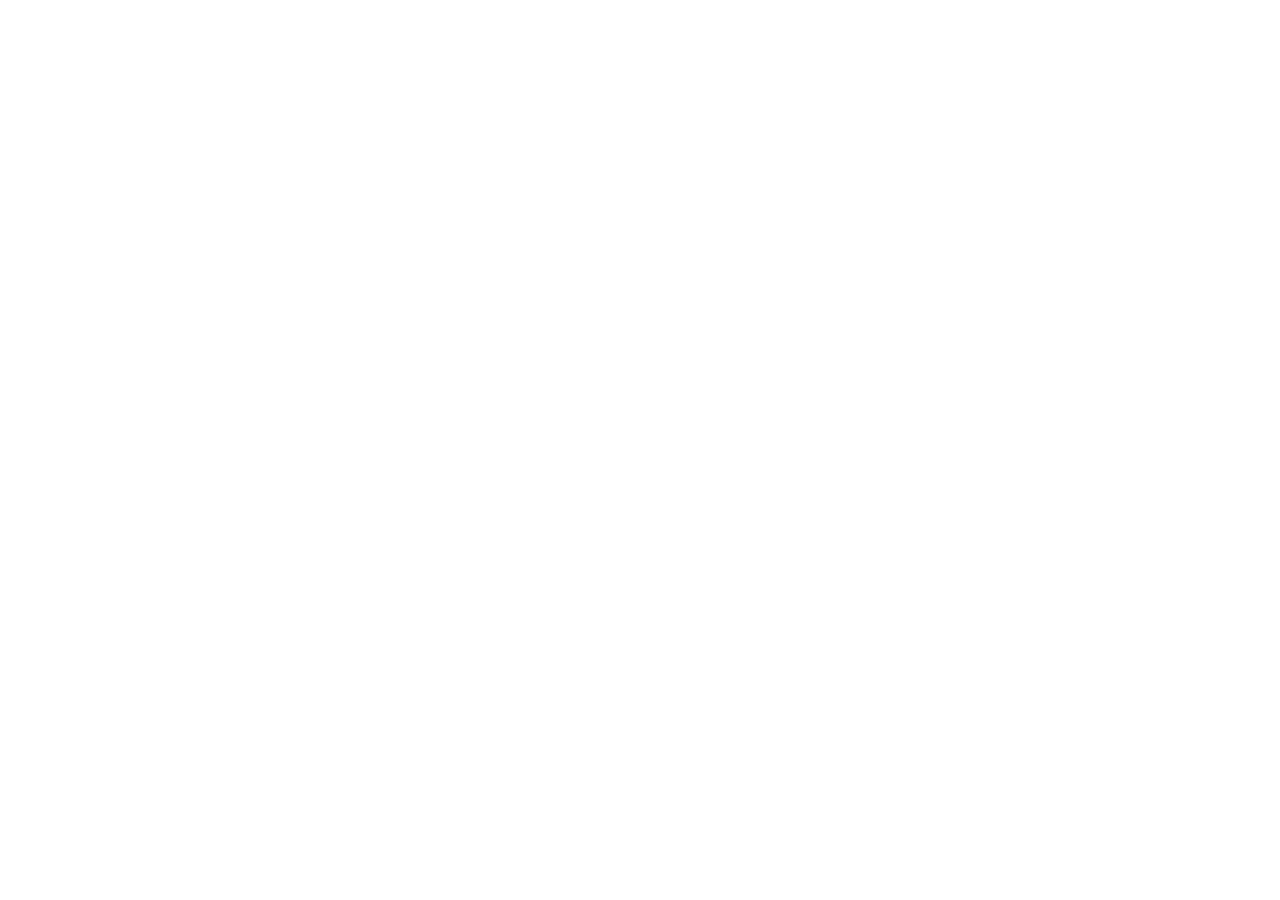
==== index.html @ 381f78f0 "Use tech stack vite_react_shadcn_ts" ====
<!DOCTYPE html>
<html lang="en">
  <head>
    <meta charset="UTF-8" />
    <meta name="viewport" content="width=device-width, initial-scale=1.0" />
    <title>addlayer-it-vision-hub</title>
    <meta name="description" content="Lovable Generated Project" />
    <meta name="author" content="Lovable" />

    <meta property="og:title" content="addlayer-it-vision-hub" />
    <meta property="og:description" content="Lovable Generated Project" />
    <meta property="og:type" content="website" />
    <meta property="og:image" content="https://lovable.dev/opengraph-image-p98pqg.png" />

    <meta name="twitter:card" content="summary_large_image" />
    <meta name="twitter:site" content="@lovable_dev" />
    <meta name="twitter:image" content="https://lovable.dev/opengraph-image-p98pqg.png" />
  </head>

  <body>
    <div id="root"></div>
    <script type="module" src="/src/main.tsx"></script>
  </body>
</html>
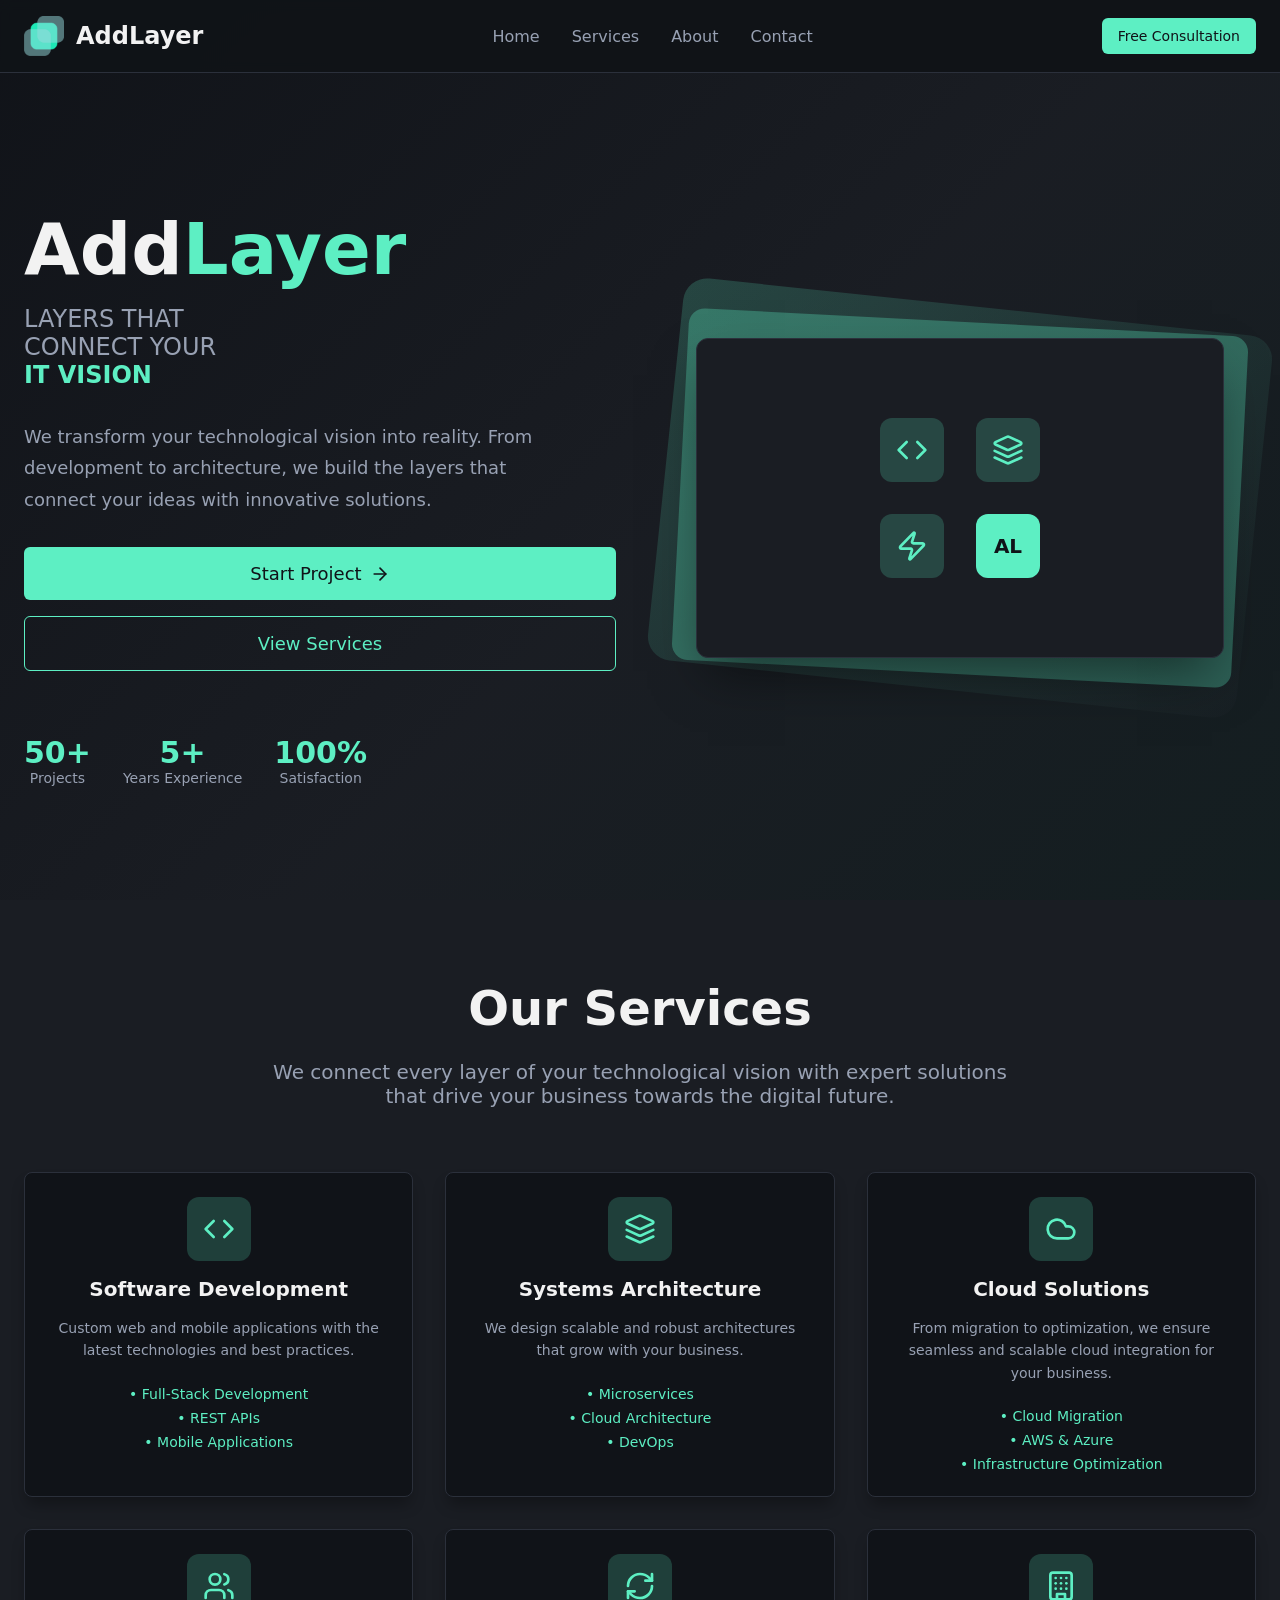
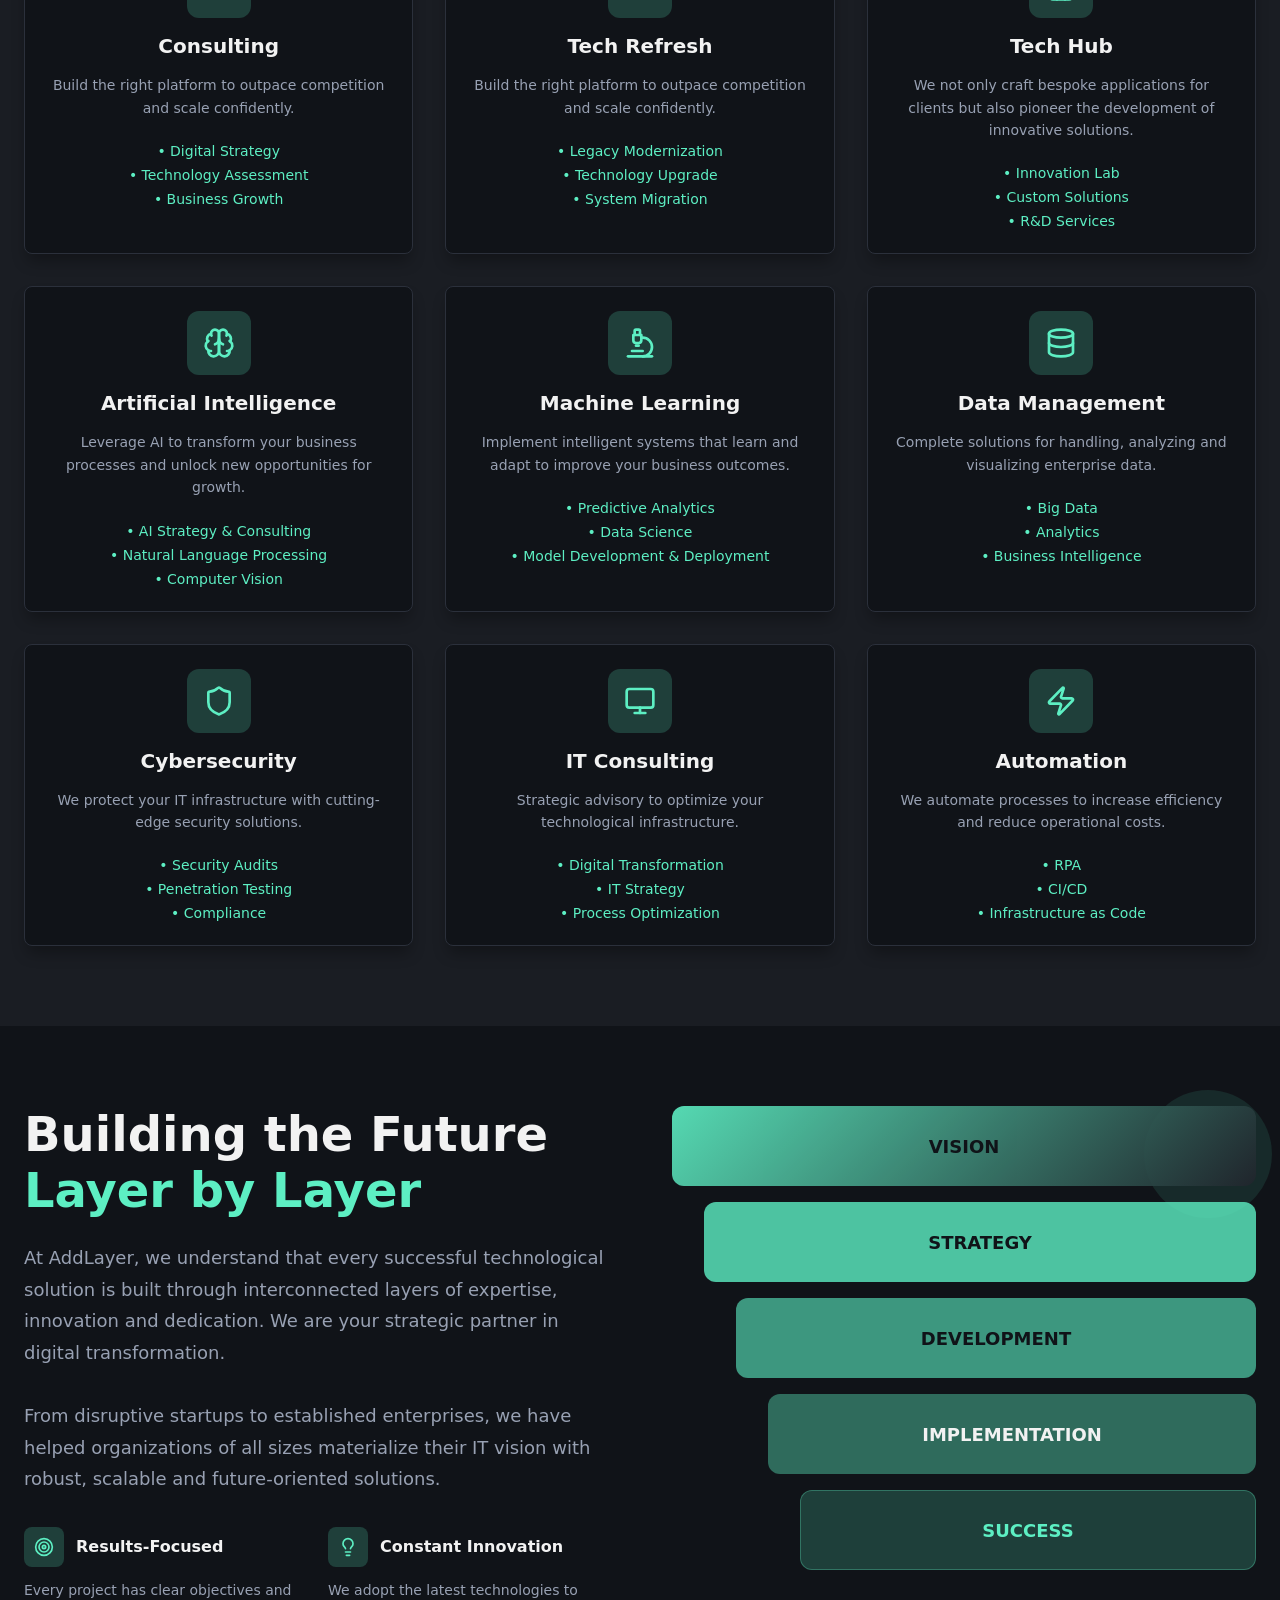
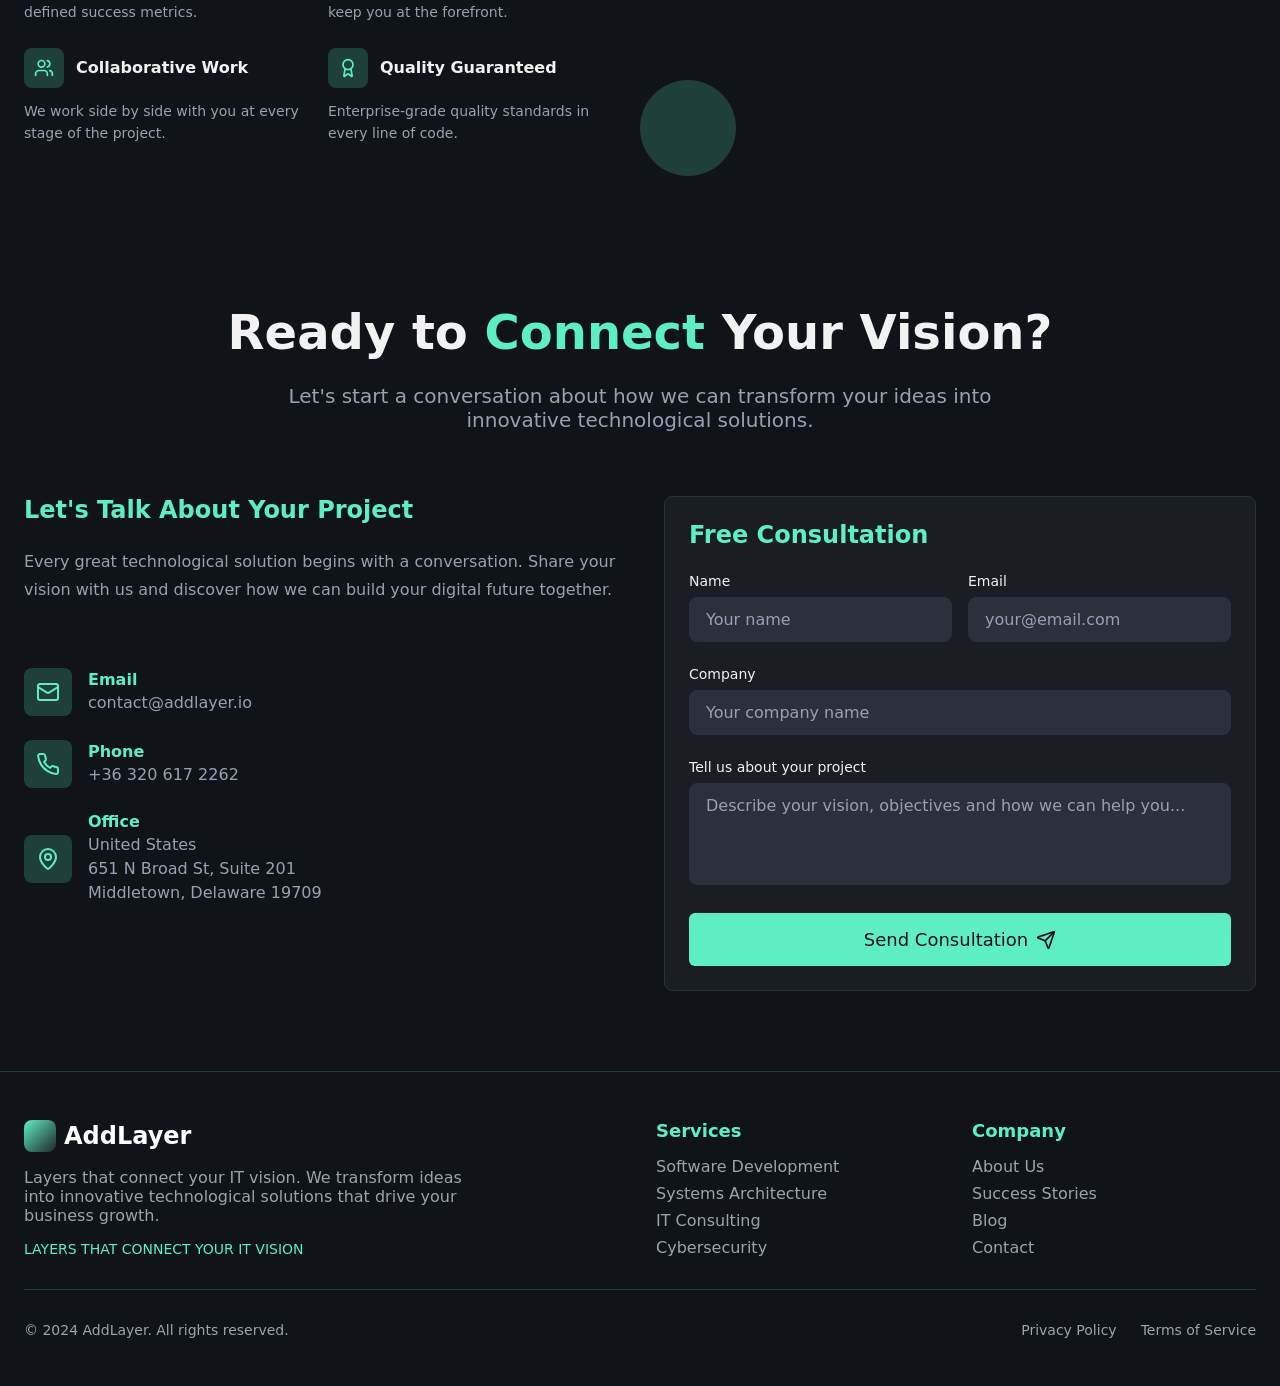
==== commit 9ae505a5: "fix: se corrige sitio publico" ====
--- a/index.html
+++ b/index.html
@@ -3,22 +3,314 @@
   <head>
     <meta charset="UTF-8" />
     <meta name="viewport" content="width=device-width, initial-scale=1.0" />
-    <title>addlayer-it-vision-hub</title>
-    <meta name="description" content="Lovable Generated Project" />
-    <meta name="author" content="Lovable" />
-
-    <meta property="og:title" content="addlayer-it-vision-hub" />
-    <meta property="og:description" content="Lovable Generated Project" />
+    <title>AddLayer - Layers that Connect Your IT Vision</title>
+    <meta name="description" content="AddLayer - Innovative technological solutions. Development, architecture and IT consulting that connect your vision with the digital future." />
+    <meta name="author" content="AddLayer" />
+    <meta name="keywords" content="software development, systems architecture, IT consulting, technology, innovation" />
+
+    <meta property="og:title" content="AddLayer - Layers that Connect Your IT Vision" />
+    <meta property="og:description" content="Innovative technological solutions that transform your IT vision into reality" />
     <meta property="og:type" content="website" />
-    <meta property="og:image" content="https://lovable.dev/opengraph-image-p98pqg.png" />
+    <meta property="og:image" content="/assets/img/addlayer-wordmark.png" />
 
     <meta name="twitter:card" content="summary_large_image" />
-    <meta name="twitter:site" content="@lovable_dev" />
-    <meta name="twitter:image" content="https://lovable.dev/opengraph-image-p98pqg.png" />
+    <meta name="twitter:site" content="@addlayer" />
+    <meta name="twitter:image" content="/assets/img/addlayer-wordmark.png" />
+
+    <link rel="icon" href="favicon.ico" sizes="any" />
+    <link rel="icon" type="image/png" sizes="32x32" href="assets/img/favicon-32x32.png" />
+    <link rel="icon" type="image/png" sizes="16x16" href="assets/img/favicon-16x16.png" />
+    <link rel="apple-touch-icon" sizes="180x180" href="assets/img/apple-touch-icon.png" />
+    <link rel="manifest" href="site.webmanifest" />
+    <meta name="theme-color" content="#101318" />
+
+    <link rel="preconnect" href="https://fonts.googleapis.com">
+    <link rel="preconnect" href="https://fonts.gstatic.com" crossorigin>
+    <link href="https://fonts.googleapis.com/css2?family=Inter:wght@300;400;500;600;700;800;900&display=swap" rel="stylesheet">
+
+    <link rel="stylesheet" href="assets/css/style.css" />
   </head>
 
   <body>
-    <div id="root"></div>
-    <script type="module" src="/src/main.tsx"></script>
+    <!-- Header -->
+    <header class="site-header" id="site-header">
+      <div class="container header-inner">
+        <div class="brand">
+          <img src="assets/img/logo.png" alt="AddLayer Logo" class="brand-logo" />
+          <span class="brand-name">AddLayer</span>
+        </div>
+
+        <nav class="nav-desktop">
+          <a href="#home">Home</a>
+          <a href="#services">Services</a>
+          <a href="#about">About</a>
+          <a href="#contact">Contact</a>
+        </nav>
+
+        <div class="header-cta">
+          <button class="btn btn-primary" data-external="booking">Free Consultation</button>
+        </div>
+
+        <button class="menu-toggle" id="menu-toggle" aria-label="Toggle menu" aria-expanded="false">
+          <svg class="icon icon-menu" viewBox="0 0 24 24" fill="none" stroke="currentColor" stroke-width="2" stroke-linecap="round" stroke-linejoin="round"><line x1="4" x2="20" y1="12" y2="12"/><line x1="4" x2="20" y1="6" y2="6"/><line x1="4" x2="20" y1="18" y2="18"/></svg>
+          <svg class="icon icon-x" viewBox="0 0 24 24" fill="none" stroke="currentColor" stroke-width="2" stroke-linecap="round" stroke-linejoin="round" hidden><path d="M18 6 6 18"/><path d="m6 6 12 12"/></svg>
+        </button>
+      </div>
+
+      <div class="nav-mobile" id="nav-mobile">
+        <nav>
+          <a href="#home">Home</a>
+          <a href="#services">Services</a>
+          <a href="#about">About</a>
+          <a href="#contact">Contact</a>
+          <button class="btn btn-primary btn-full" data-external="booking">Free Consultation</button>
+        </nav>
+      </div>
+    </header>
+
+    <main>
+      <!-- Hero -->
+      <section id="home" class="hero">
+        <div class="container hero-grid">
+          <div class="hero-content">
+            <div class="hero-heading">
+              <h1>Add<span class="text-green">Layer</span></h1>
+              <div class="hero-subtitle">
+                <span>LAYERS THAT</span>
+                <span>CONNECT YOUR</span>
+                <span class="text-green strong">IT VISION</span>
+              </div>
+            </div>
+
+            <p class="hero-lead">
+              We transform your technological vision into reality. From development to architecture,
+              we build the layers that connect your ideas with innovative solutions.
+            </p>
+
+            <div class="hero-actions">
+              <button class="btn btn-primary btn-lg group" data-scroll="contact">
+                Start Project
+                <svg class="icon icon-arrow" viewBox="0 0 24 24" fill="none" stroke="currentColor" stroke-width="2" stroke-linecap="round" stroke-linejoin="round"><path d="M5 12h14"/><path d="m12 5 7 7-7 7"/></svg>
+              </button>
+              <button class="btn btn-outline btn-lg" data-scroll="services">
+                View Services
+              </button>
+            </div>
+
+            <div class="hero-stats">
+              <div class="stat">
+                <div class="stat-value">50+</div>
+                <div class="stat-label">Projects</div>
+              </div>
+              <div class="stat">
+                <div class="stat-value">5+</div>
+                <div class="stat-label">Years Experience</div>
+              </div>
+              <div class="stat">
+                <div class="stat-value">100%</div>
+                <div class="stat-label">Satisfaction</div>
+              </div>
+            </div>
+          </div>
+
+          <div class="hero-visual">
+            <div class="layer-mock">
+              <div class="layer-mock-back"></div>
+              <div class="layer-mock-mid"></div>
+              <div class="layer-mock-front">
+                <div class="layer-mock-icons">
+                  <div class="icon-tile">
+                    <svg class="icon" viewBox="0 0 24 24" fill="none" stroke="currentColor" stroke-width="2" stroke-linecap="round" stroke-linejoin="round"><polyline points="16 18 22 12 16 6"/><polyline points="8 6 2 12 8 18"/></svg>
+                  </div>
+                  <div class="icon-tile">
+                    <svg class="icon" viewBox="0 0 24 24" fill="none" stroke="currentColor" stroke-width="2" stroke-linecap="round" stroke-linejoin="round"><path d="m12.83 2.18a2 2 0 0 0-1.66 0L2.6 6.08a1 1 0 0 0 0 1.83l8.58 3.91a2 2 0 0 0 1.66 0l8.58-3.9a1 1 0 0 0 0-1.83Z"/><path d="m22 17.65-9.17 4.16a2 2 0 0 1-1.66 0L2 17.65"/><path d="m22 12.65-9.17 4.16a2 2 0 0 1-1.66 0L2 12.65"/></svg>
+                  </div>
+                  <div class="icon-tile">
+                    <svg class="icon" viewBox="0 0 24 24" fill="none" stroke="currentColor" stroke-width="2" stroke-linecap="round" stroke-linejoin="round"><path d="M4 14a1 1 0 0 1-.78-1.63l9.9-10.2a.5.5 0 0 1 .86.46l-1.92 6.02A1 1 0 0 0 13 10h7a1 1 0 0 1 .78 1.63l-9.9 10.2a.5.5 0 0 1-.86-.46l1.92-6.02A1 1 0 0 0 11 14z"/></svg>
+                  </div>
+                  <div class="icon-tile icon-tile-glow">AL</div>
+                </div>
+              </div>
+            </div>
+          </div>
+        </div>
+      </section>
+
+      <!-- Services -->
+      <section id="services" class="services">
+        <div class="container">
+          <div class="section-heading">
+            <h2>Our Services</h2>
+            <p>We connect every layer of your technological vision with expert solutions
+              that drive your business towards the digital future.</p>
+          </div>
+
+          <div class="services-grid" id="services-grid"></div>
+        </div>
+      </section>
+
+      <!-- About -->
+      <section id="about" class="about">
+        <div class="container about-grid">
+          <div class="about-content">
+            <div>
+              <h2>Building the Future<span class="text-green"> Layer by Layer</span></h2>
+              <p>At AddLayer, we understand that every successful technological solution is built
+                through interconnected layers of expertise, innovation and dedication.
+                We are your strategic partner in digital transformation.</p>
+              <p>From disruptive startups to established enterprises, we have helped
+                organizations of all sizes materialize their IT vision with
+                robust, scalable and future-oriented solutions.</p>
+            </div>
+
+            <div class="values-grid" id="values-grid"></div>
+          </div>
+
+          <div class="about-visual">
+            <div class="layer-stack">
+              <div class="layer-bar layer-bar-1"><span>VISION</span></div>
+              <div class="layer-bar layer-bar-2"><span>STRATEGY</span></div>
+              <div class="layer-bar layer-bar-3"><span>DEVELOPMENT</span></div>
+              <div class="layer-bar layer-bar-4"><span>IMPLEMENTATION</span></div>
+              <div class="layer-bar layer-bar-5"><span>SUCCESS</span></div>
+            </div>
+            <div class="deco-circle deco-circle-1"></div>
+            <div class="deco-circle deco-circle-2"></div>
+          </div>
+        </div>
+      </section>
+
+      <!-- Contact -->
+      <section id="contact" class="contact">
+        <div class="container">
+          <div class="section-heading">
+            <h2>Ready to <span class="text-green">Connect</span> Your Vision?</h2>
+            <p>Let's start a conversation about how we can transform your ideas
+              into innovative technological solutions.</p>
+          </div>
+
+          <div class="contact-grid">
+            <div class="contact-info">
+              <div>
+                <h3>Let's Talk About Your Project</h3>
+                <p>Every great technological solution begins with a conversation.
+                  Share your vision with us and discover how we can
+                  build your digital future together.</p>
+              </div>
+
+              <div class="contact-items">
+                <div class="contact-item">
+                  <div class="contact-icon">
+                    <svg class="icon" viewBox="0 0 24 24" fill="none" stroke="currentColor" stroke-width="2" stroke-linecap="round" stroke-linejoin="round"><rect width="20" height="16" x="2" y="4" rx="2"/><path d="m22 7-8.97 5.7a1.94 1.94 0 0 1-2.06 0L2 7"/></svg>
+                  </div>
+                  <div>
+                    <h4>Email</h4>
+                    <p>contact@addlayer.io</p>
+                  </div>
+                </div>
+
+                <div class="contact-item">
+                  <div class="contact-icon">
+                    <svg class="icon" viewBox="0 0 24 24" fill="none" stroke="currentColor" stroke-width="2" stroke-linecap="round" stroke-linejoin="round"><path d="M22 16.92v3a2 2 0 0 1-2.18 2 19.79 19.79 0 0 1-8.63-3.07 19.5 19.5 0 0 1-6-6 19.79 19.79 0 0 1-3.07-8.67A2 2 0 0 1 4.11 2h3a2 2 0 0 1 2 1.72 12.84 12.84 0 0 0 .7 2.81 2 2 0 0 1-.45 2.11L8.09 9.91a16 16 0 0 0 6 6l1.27-1.27a2 2 0 0 1 2.11-.45 12.84 12.84 0 0 0 2.81.7A2 2 0 0 1 22 16.92z"/></svg>
+                  </div>
+                  <div>
+                    <h4>Phone</h4>
+                    <p>+36 320 617 2262</p>
+                  </div>
+                </div>
+
+                <div class="contact-item">
+                  <div class="contact-icon">
+                    <svg class="icon" viewBox="0 0 24 24" fill="none" stroke="currentColor" stroke-width="2" stroke-linecap="round" stroke-linejoin="round"><path d="M20 10c0 4.993-5.539 10.193-7.399 11.799a1 1 0 0 1-1.202 0C9.539 20.193 4 14.993 4 10a8 8 0 0 1 16 0"/><circle cx="12" cy="10" r="3"/></svg>
+                  </div>
+                  <div>
+                    <h4>Office</h4>
+                    <p>United States<br />651 N Broad St, Suite 201<br />Middletown, Delaware 19709</p>
+                  </div>
+                </div>
+              </div>
+            </div>
+
+            <div class="contact-form-card">
+              <h3>Free Consultation</h3>
+              <form id="contact-form">
+                <div class="form-row">
+                  <div class="form-group">
+                    <label for="name">Name</label>
+                    <input type="text" id="name" name="name" placeholder="Your name" required />
+                  </div>
+                  <div class="form-group">
+                    <label for="email">Email</label>
+                    <input type="email" id="email" name="email" placeholder="your@email.com" required />
+                  </div>
+                </div>
+
+                <div class="form-group">
+                  <label for="company">Company</label>
+                  <input type="text" id="company" name="company" placeholder="Your company name" />
+                </div>
+
+                <div class="form-group">
+                  <label for="message">Tell us about your project</label>
+                  <textarea id="message" name="message" rows="4" placeholder="Describe your vision, objectives and how we can help you..." required></textarea>
+                </div>
+
+                <button type="submit" class="btn btn-primary btn-full btn-lg group">
+                  Send Consultation
+                  <svg class="icon icon-arrow" viewBox="0 0 24 24" fill="none" stroke="currentColor" stroke-width="2" stroke-linecap="round" stroke-linejoin="round"><path d="M14.536 21.686a.5.5 0 0 0 .937-.024l6.5-19a.496.496 0 0 0-.635-.635l-19 6.5a.5.5 0 0 0-.024.937l7.93 3.18a2 2 0 0 1 1.112 1.11z"/><path d="m21.854 2.147-10.94 10.939"/></svg>
+                </button>
+              </form>
+            </div>
+          </div>
+        </div>
+      </section>
+    </main>
+
+    <!-- Footer -->
+    <footer class="site-footer">
+      <div class="container">
+        <div class="footer-grid">
+          <div class="footer-brand">
+            <div class="footer-logo">
+              <div class="footer-logo-mark"></div>
+              <span>AddLayer</span>
+            </div>
+            <p>Layers that connect your IT vision. We transform ideas into
+              innovative technological solutions that drive your business growth.</p>
+            <div class="footer-tagline">LAYERS THAT CONNECT YOUR IT VISION</div>
+          </div>
+
+          <div>
+            <h3>Services</h3>
+            <ul>
+              <li><a href="#services">Software Development</a></li>
+              <li><a href="#services">Systems Architecture</a></li>
+              <li><a href="#services">IT Consulting</a></li>
+              <li><a href="#services">Cybersecurity</a></li>
+            </ul>
+          </div>
+
+          <div>
+            <h3>Company</h3>
+            <ul>
+              <li><a href="#about">About Us</a></li>
+              <li><a href="#services">Success Stories</a></li>
+              <li><a href="#services">Blog</a></li>
+              <li><a href="#contact">Contact</a></li>
+            </ul>
+          </div>
+        </div>
+
+        <div class="footer-bottom">
+          <p>&copy; 2024 AddLayer. All rights reserved.</p>
+          <div class="footer-legal">
+            <a href="#">Privacy Policy</a>
+            <a href="#">Terms of Service</a>
+          </div>
+        </div>
+      </div>
+    </footer>
+
+    <script src="assets/js/main.js"></script>
   </body>
 </html>
--- a/assets/css/style.css
+++ b/assets/css/style.css
@@ -0,0 +1,498 @@
+/* ==========================================================================
+   AddLayer — design tokens (matches the original Tailwind/shadcn theme)
+   ========================================================================== */
+:root {
+  --background: 220 20% 8%;
+  --foreground: 0 0% 95%;
+
+  --card: 220 15% 12%;
+  --card-foreground: 0 0% 95%;
+
+  --primary: 162 82% 65%;
+  --primary-foreground: 220 20% 8%;
+
+  --secondary: 220 15% 20%;
+  --secondary-foreground: 0 0% 95%;
+
+  --muted: 220 15% 20%;
+  --muted-foreground: 220 15% 65%;
+
+  --border: 220 15% 20%;
+  --input: 220 15% 20%;
+  --ring: 162 82% 65%;
+
+  --radius: 0.5rem;
+
+  --addlayer-green: 162 82% 65%;
+  --addlayer-dark: 220 15% 15%;
+  --addlayer-darker: 220 20% 8%;
+}
+
+*, *::before, *::after { box-sizing: border-box; }
+
+html {
+  scroll-behavior: smooth;
+}
+
+body {
+  margin: 0;
+  background-color: hsl(var(--background));
+  color: hsl(var(--foreground));
+  font-family: ui-sans-serif, system-ui, -apple-system, BlinkMacSystemFont, "Segoe UI", Roboto,
+    "Helvetica Neue", Arial, "Noto Sans", sans-serif, "Apple Color Emoji", "Segoe UI Emoji",
+    "Segoe UI Symbol", "Noto Color Emoji";
+  font-feature-settings: "rlig" 1, "calt" 1;
+  -webkit-font-smoothing: antialiased;
+}
+
+img { max-width: 100%; display: block; }
+
+a { color: inherit; text-decoration: none; }
+
+ul { list-style: none; margin: 0; padding: 0; }
+
+h1, h2, h3, h4, p { margin: 0; }
+
+.container {
+  width: 100%;
+  max-width: 1400px;
+  margin: 0 auto;
+  padding: 0 1.5rem;
+}
+
+.text-green { color: hsl(var(--addlayer-green)); }
+.strong { font-weight: 700; }
+
+/* ==========================================================================
+   Buttons
+   ========================================================================== */
+.btn {
+  display: inline-flex;
+  align-items: center;
+  justify-content: center;
+  gap: 0.5rem;
+  border: none;
+  border-radius: calc(var(--radius) - 2px);
+  font-family: inherit;
+  font-weight: 500;
+  font-size: 0.875rem;
+  padding: 0.625rem 1rem;
+  cursor: pointer;
+  transition: background-color 0.2s ease, color 0.2s ease, border-color 0.2s ease;
+  white-space: nowrap;
+}
+
+.btn .icon { width: 1.25rem; height: 1.25rem; }
+
+.btn-primary {
+  background-color: hsl(var(--addlayer-green));
+  color: hsl(var(--addlayer-darker));
+}
+.btn-primary:hover { background-color: hsl(var(--addlayer-green) / 0.9); }
+
+.btn-outline {
+  background-color: transparent;
+  border: 1px solid hsl(var(--addlayer-green));
+  color: hsl(var(--addlayer-green));
+}
+.btn-outline:hover {
+  background-color: hsl(var(--addlayer-green));
+  color: hsl(var(--addlayer-darker));
+}
+
+.btn-lg {
+  padding: 1rem 2rem;
+  font-size: 1.125rem;
+}
+
+.btn-full { width: 100%; }
+
+.btn.group .icon-arrow { transition: transform 0.2s ease; }
+.btn.group:hover .icon-arrow { transform: translateX(4px); }
+
+/* ==========================================================================
+   Header
+   ========================================================================== */
+.site-header {
+  position: fixed;
+  top: 0; left: 0; right: 0;
+  z-index: 50;
+  background-color: hsl(var(--background) / 0.95);
+  backdrop-filter: blur(6px);
+  border-bottom: 1px solid hsl(var(--border));
+}
+
+.header-inner {
+  display: flex;
+  align-items: center;
+  justify-content: space-between;
+  padding-top: 1rem;
+  padding-bottom: 1rem;
+}
+
+.brand { display: flex; align-items: center; gap: 0.75rem; }
+.brand-logo { width: 2.5rem; height: 2.5rem; }
+.brand-name { font-size: 1.5rem; font-weight: 700; color: hsl(var(--foreground)); }
+
+.nav-desktop { display: none; align-items: center; gap: 2rem; }
+.nav-desktop a { color: hsl(var(--muted-foreground)); transition: color 0.2s ease; }
+.nav-desktop a:hover { color: hsl(var(--addlayer-green)); }
+
+.header-cta { display: none; }
+
+.menu-toggle {
+  display: inline-flex;
+  background: none;
+  border: none;
+  color: hsl(var(--foreground));
+  cursor: pointer;
+  padding: 0;
+}
+.menu-toggle .icon { width: 1.5rem; height: 1.5rem; }
+.menu-toggle svg[hidden] { display: none; }
+
+.nav-mobile { display: none; padding: 0 1.5rem 1rem; }
+.nav-mobile nav { display: flex; flex-direction: column; gap: 1rem; }
+.nav-mobile a { color: hsl(var(--muted-foreground)); transition: color 0.2s ease; }
+.nav-mobile a:hover { color: hsl(var(--addlayer-green)); }
+.nav-mobile.open { display: block; }
+
+@media (min-width: 768px) {
+  .nav-desktop { display: flex; }
+  .header-cta { display: block; }
+  .menu-toggle { display: none; }
+  .nav-mobile { display: none !important; }
+}
+
+/* ==========================================================================
+   Hero
+   ========================================================================== */
+.hero {
+  min-height: 100vh;
+  display: flex;
+  align-items: center;
+  padding-top: 6rem;
+  background: linear-gradient(135deg, hsl(var(--background)) 0%, hsl(var(--card)) 55%, hsl(var(--addlayer-green) / 0.05) 100%);
+}
+
+.hero-grid {
+  display: grid;
+  gap: 3rem;
+  align-items: center;
+}
+
+.hero-content { display: flex; flex-direction: column; gap: 2rem; animation: fade-in 0.6s ease-out; }
+.hero-heading { display: flex; flex-direction: column; gap: 1rem; }
+.hero-heading h1 { font-size: 3rem; font-weight: 700; line-height: 1.1; color: hsl(var(--foreground)); }
+
+.hero-subtitle {
+  display: flex;
+  flex-direction: column;
+  font-size: 1.25rem;
+  font-weight: 500;
+  color: hsl(var(--muted-foreground));
+}
+
+.hero-lead {
+  font-size: 1.125rem;
+  line-height: 1.75;
+  color: hsl(var(--muted-foreground));
+  max-width: 32rem;
+}
+
+.hero-actions { display: flex; flex-direction: column; gap: 1rem; }
+
+.hero-stats { display: flex; gap: 2rem; padding-top: 2rem; }
+.stat { text-align: center; }
+.stat-value { font-size: 1.875rem; font-weight: 700; color: hsl(var(--addlayer-green)); }
+.stat-label { font-size: 0.875rem; color: hsl(var(--muted-foreground)); }
+
+.hero-visual { position: relative; }
+.layer-mock { position: relative; width: 100%; height: 24rem; animation: slide-in 0.5s ease-out; }
+.layer-mock-back {
+  position: absolute; inset: 0;
+  background: linear-gradient(135deg, hsl(var(--addlayer-green)) 0%, hsl(var(--addlayer-dark)) 100%);
+  border-radius: 1.5rem;
+  transform: rotate(6deg);
+  opacity: 0.2;
+}
+.layer-mock-mid {
+  position: absolute; inset: 1rem;
+  background-color: hsl(var(--addlayer-green) / 0.3);
+  border-radius: 1rem;
+  transform: rotate(3deg);
+}
+.layer-mock-front {
+  position: absolute; inset: 2rem;
+  background-color: hsl(var(--card));
+  border-radius: 0.75rem;
+  box-shadow: 0 25px 50px -12px rgba(0,0,0,0.5);
+  border: 1px solid hsl(var(--border));
+  display: flex;
+  align-items: center;
+  justify-content: center;
+}
+.layer-mock-icons { display: grid; grid-template-columns: repeat(2, 1fr); gap: 2rem; }
+.icon-tile {
+  width: 4rem; height: 4rem;
+  background-color: hsl(var(--addlayer-green) / 0.2);
+  border-radius: 0.75rem;
+  display: flex; align-items: center; justify-content: center;
+  color: hsl(var(--addlayer-green));
+}
+.icon-tile .icon { width: 2rem; height: 2rem; }
+.icon-tile-glow {
+  background-color: hsl(var(--addlayer-green));
+  color: hsl(var(--addlayer-darker));
+  font-weight: 700;
+  font-size: 1.25rem;
+  animation: glow 2s ease-in-out infinite;
+}
+
+@keyframes fade-in { from { opacity: 0; transform: translateY(20px); } to { opacity: 1; transform: translateY(0); } }
+@keyframes slide-in { from { opacity: 0; transform: translateX(-20px); } to { opacity: 1; transform: translateX(0); } }
+@keyframes glow {
+  0%, 100% { box-shadow: 0 0 20px hsl(var(--addlayer-green) / 0.3); }
+  50% { box-shadow: 0 0 40px hsl(var(--addlayer-green) / 0.6); }
+}
+
+@media (min-width: 1024px) {
+  .hero-grid { grid-template-columns: 1fr 1fr; gap: 3rem; }
+  .hero-heading h1 { font-size: 4.5rem; }
+  .hero-subtitle { font-size: 1.5rem; }
+}
+
+/* ==========================================================================
+   Section heading (shared)
+   ========================================================================== */
+.section-heading { text-align: center; margin-bottom: 4rem; }
+.section-heading h2 { font-size: 2.25rem; font-weight: 700; color: hsl(var(--foreground)); margin-bottom: 1.5rem; }
+.section-heading p { font-size: 1.25rem; color: hsl(var(--muted-foreground)); max-width: 48rem; margin: 0 auto; }
+
+@media (min-width: 1024px) {
+  .section-heading h2 { font-size: 3rem; }
+}
+
+/* ==========================================================================
+   Services
+   ========================================================================== */
+.services { padding: 5rem 0; background-color: hsl(var(--card)); }
+
+.services-grid { display: grid; gap: 2rem; grid-template-columns: 1fr; }
+
+@media (min-width: 768px) { .services-grid { grid-template-columns: repeat(2, 1fr); } }
+@media (min-width: 1024px) { .services-grid { grid-template-columns: repeat(3, 1fr); } }
+
+.service-card {
+  background-color: hsl(var(--background));
+  border: 1px solid hsl(var(--border));
+  border-radius: var(--radius);
+  box-shadow: 0 10px 15px -3px rgba(0,0,0,0.3);
+  padding: 1.5rem;
+  text-align: center;
+  transition: transform 0.3s ease, box-shadow 0.3s ease, border-color 0.3s ease;
+}
+.service-card:hover {
+  transform: translateY(-0.5rem);
+  box-shadow: 0 20px 25px -5px rgba(0,0,0,0.4);
+  border-color: hsl(var(--addlayer-green) / 0.5);
+}
+
+.service-icon {
+  width: 4rem; height: 4rem;
+  margin: 0 auto 1rem;
+  background-color: hsl(var(--addlayer-green) / 0.2);
+  border-radius: 0.75rem;
+  display: flex; align-items: center; justify-content: center;
+  color: hsl(var(--addlayer-green));
+  transition: background-color 0.3s ease;
+}
+.service-card:hover .service-icon { background-color: hsl(var(--addlayer-green) / 0.3); }
+.service-icon .icon { width: 2rem; height: 2rem; }
+
+.service-card h3 {
+  font-size: 1.25rem;
+  font-weight: 600;
+  color: hsl(var(--foreground));
+  margin-bottom: 1rem;
+  transition: color 0.3s ease;
+}
+.service-card:hover h3 { color: hsl(var(--addlayer-green)); }
+
+.service-card p {
+  font-size: 0.875rem;
+  color: hsl(var(--muted-foreground));
+  line-height: 1.6;
+  margin-bottom: 1.5rem;
+}
+
+.service-features { display: flex; flex-direction: column; gap: 0.5rem; }
+.service-features li {
+  font-size: 0.875rem;
+  color: hsl(var(--addlayer-green));
+  font-weight: 500;
+}
+
+/* ==========================================================================
+   About
+   ========================================================================== */
+.about { padding: 5rem 0; background-color: hsl(var(--background)); }
+
+.about-grid { display: grid; gap: 4rem; }
+
+.about-content { display: flex; flex-direction: column; gap: 2rem; }
+.about-content h2 { font-size: 2.25rem; font-weight: 700; color: hsl(var(--foreground)); margin-bottom: 1.5rem; }
+.about-content p { font-size: 1.125rem; color: hsl(var(--muted-foreground)); line-height: 1.75; margin-bottom: 2rem; }
+.about-content p:last-child { margin-bottom: 0; }
+
+.values-grid { display: grid; grid-template-columns: 1fr; gap: 1.5rem; }
+
+@media (min-width: 640px) { .values-grid { grid-template-columns: repeat(2, 1fr); } }
+
+.value-item { display: flex; flex-direction: column; gap: 0.75rem; }
+.value-head { display: flex; align-items: center; gap: 0.75rem; }
+.value-icon {
+  width: 2.5rem; height: 2.5rem;
+  background-color: hsl(var(--addlayer-green) / 0.2);
+  border-radius: 0.5rem;
+  display: flex; align-items: center; justify-content: center;
+  color: hsl(var(--addlayer-green));
+  flex-shrink: 0;
+}
+.value-icon .icon { width: 1.25rem; height: 1.25rem; }
+.value-item h4 { font-weight: 600; color: hsl(var(--foreground)); }
+.value-item p { font-size: 0.875rem; color: hsl(var(--muted-foreground)); line-height: 1.6; margin: 0; }
+
+.about-visual { position: relative; }
+.layer-stack { display: flex; flex-direction: column; gap: 1rem; position: relative; z-index: 10; }
+.layer-bar {
+  height: 5rem;
+  border-radius: 0.75rem;
+  display: flex; align-items: center; justify-content: center;
+  font-weight: 700;
+  font-size: 1.125rem;
+  transition: margin-left 0.3s ease;
+}
+.layer-bar-1 { background: linear-gradient(135deg, hsl(var(--addlayer-green)) 0%, hsl(var(--addlayer-dark)) 100%); opacity: 0.9; color: hsl(var(--addlayer-darker)); }
+.layer-bar-2 { background-color: hsl(var(--addlayer-green) / 0.8); color: hsl(var(--addlayer-darker)); margin-left: 2rem; }
+.layer-bar-3 { background-color: hsl(var(--addlayer-green) / 0.6); color: hsl(var(--background)); margin-left: 4rem; }
+.layer-bar-4 { background-color: hsl(var(--addlayer-green) / 0.4); color: hsl(var(--foreground)); margin-left: 6rem; }
+.layer-bar-5 { background-color: hsl(var(--addlayer-green) / 0.2); color: hsl(var(--addlayer-green)); border: 1px solid hsl(var(--addlayer-green) / 0.3); margin-left: 8rem; }
+
+.deco-circle { position: absolute; border-radius: 9999px; z-index: 0; }
+.deco-circle-1 { top: -1rem; right: -1rem; width: 8rem; height: 8rem; background-color: hsl(var(--addlayer-green) / 0.1); }
+.deco-circle-2 { bottom: -2rem; left: -2rem; width: 6rem; height: 6rem; background-color: hsl(var(--addlayer-green) / 0.2); }
+
+@media (min-width: 1024px) {
+  .about-grid { grid-template-columns: 1fr 1fr; }
+  .about-content h2 { font-size: 3rem; }
+}
+
+/* ==========================================================================
+   Contact
+   ========================================================================== */
+.contact { padding: 5rem 0; background-color: hsl(var(--addlayer-darker)); color: hsl(var(--foreground)); }
+
+.contact-grid { display: grid; gap: 3rem; }
+
+.contact-info { display: flex; flex-direction: column; gap: 2rem; }
+.contact-info h3 { font-size: 1.5rem; font-weight: 700; color: hsl(var(--addlayer-green)); margin-bottom: 1.5rem; }
+.contact-info > div > p { color: hsl(var(--muted-foreground)); line-height: 1.75; margin-bottom: 2rem; }
+
+.contact-items { display: flex; flex-direction: column; gap: 1.5rem; }
+.contact-item { display: flex; align-items: center; gap: 1rem; }
+.contact-icon {
+  width: 3rem; height: 3rem;
+  background-color: hsl(var(--addlayer-green) / 0.2);
+  border-radius: 0.5rem;
+  display: flex; align-items: center; justify-content: center;
+  color: hsl(var(--addlayer-green));
+  flex-shrink: 0;
+}
+.contact-icon .icon { width: 1.5rem; height: 1.5rem; }
+.contact-item h4 { font-weight: 600; color: hsl(var(--addlayer-green)); margin-bottom: 0.125rem; }
+.contact-item p { color: hsl(var(--muted-foreground)); margin: 0; line-height: 1.5; }
+
+.contact-form-card {
+  background-color: hsl(var(--card));
+  border: 1px solid hsl(var(--border));
+  border-radius: var(--radius);
+  padding: 1.5rem;
+}
+.contact-form-card h3 { font-size: 1.5rem; font-weight: 700; color: hsl(var(--addlayer-green)); margin-bottom: 1.5rem; }
+
+#contact-form { display: flex; flex-direction: column; gap: 1.5rem; }
+.form-row { display: grid; grid-template-columns: 1fr; gap: 1rem; }
+@media (min-width: 640px) { .form-row { grid-template-columns: 1fr 1fr; } }
+
+.form-group label {
+  display: block;
+  font-size: 0.875rem;
+  font-weight: 500;
+  color: hsl(var(--foreground));
+  margin-bottom: 0.5rem;
+}
+.form-group input, .form-group textarea {
+  width: 100%;
+  padding: 0.75rem 1rem;
+  background-color: hsl(var(--input));
+  border: 1px solid hsl(var(--border));
+  border-radius: 0.5rem;
+  color: hsl(var(--foreground));
+  font-family: inherit;
+  font-size: 1rem;
+  resize: none;
+}
+.form-group input::placeholder, .form-group textarea::placeholder { color: hsl(var(--muted-foreground)); }
+.form-group input:focus, .form-group textarea:focus { outline: none; border-color: hsl(var(--addlayer-green)); }
+
+@media (min-width: 1024px) {
+  .contact-grid { grid-template-columns: 1fr 1fr; }
+}
+
+/* ==========================================================================
+   Footer
+   ========================================================================== */
+.site-footer {
+  background-color: hsl(var(--addlayer-darker));
+  color: #fff;
+  padding: 3rem 0;
+  border-top: 1px solid hsl(var(--addlayer-green) / 0.2);
+}
+
+.footer-grid { display: grid; gap: 2rem; grid-template-columns: 1fr; }
+
+.footer-brand p { color: #9ca3af; max-width: 28rem; margin-bottom: 1rem; }
+.footer-logo { display: flex; align-items: center; gap: 0.5rem; margin-bottom: 1rem; }
+.footer-logo-mark {
+  width: 2rem; height: 2rem;
+  border-radius: 0.5rem;
+  background: linear-gradient(135deg, hsl(var(--addlayer-green)) 0%, hsl(var(--addlayer-dark)) 100%);
+}
+.footer-logo span { font-size: 1.5rem; font-weight: 700; }
+.footer-tagline { font-size: 0.875rem; color: hsl(var(--addlayer-green)); }
+
+.site-footer h3 { font-size: 1.125rem; font-weight: 600; margin-bottom: 1rem; color: hsl(var(--addlayer-green)); }
+.site-footer ul { display: flex; flex-direction: column; gap: 0.5rem; }
+.site-footer ul a { color: #9ca3af; transition: color 0.2s ease; }
+.site-footer ul a:hover { color: hsl(var(--addlayer-green)); }
+
+.footer-bottom {
+  border-top: 1px solid hsl(var(--addlayer-green) / 0.2);
+  padding-top: 2rem;
+  margin-top: 2rem;
+  display: flex;
+  flex-direction: column;
+  align-items: center;
+  gap: 1rem;
+}
+.footer-bottom p { color: #9ca3af; font-size: 0.875rem; margin: 0; }
+.footer-legal { display: flex; gap: 1.5rem; }
+.footer-legal a { color: #9ca3af; font-size: 0.875rem; transition: color 0.2s ease; }
+.footer-legal a:hover { color: hsl(var(--addlayer-green)); }
+
+@media (min-width: 768px) {
+  .footer-grid { grid-template-columns: repeat(4, 1fr); }
+  .footer-brand { grid-column: span 2; }
+  .footer-bottom { flex-direction: row; justify-content: space-between; }
+}
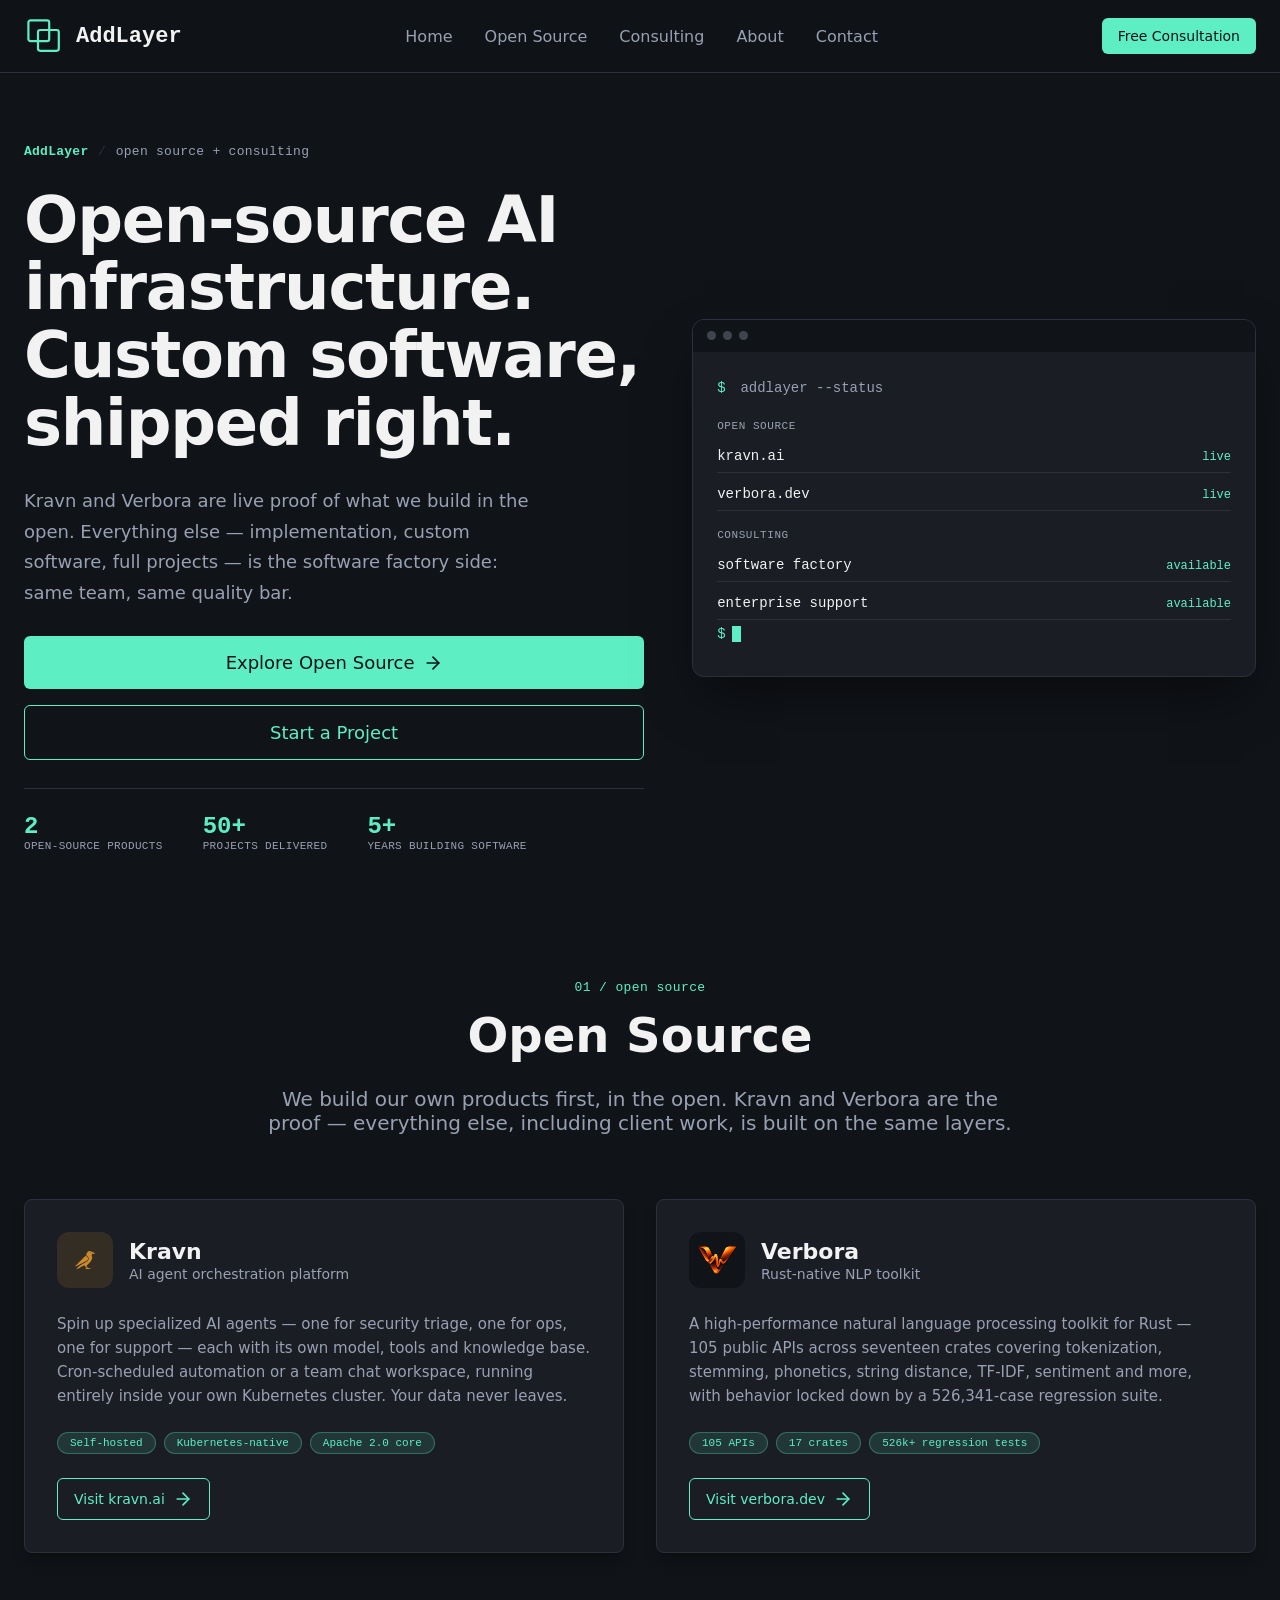
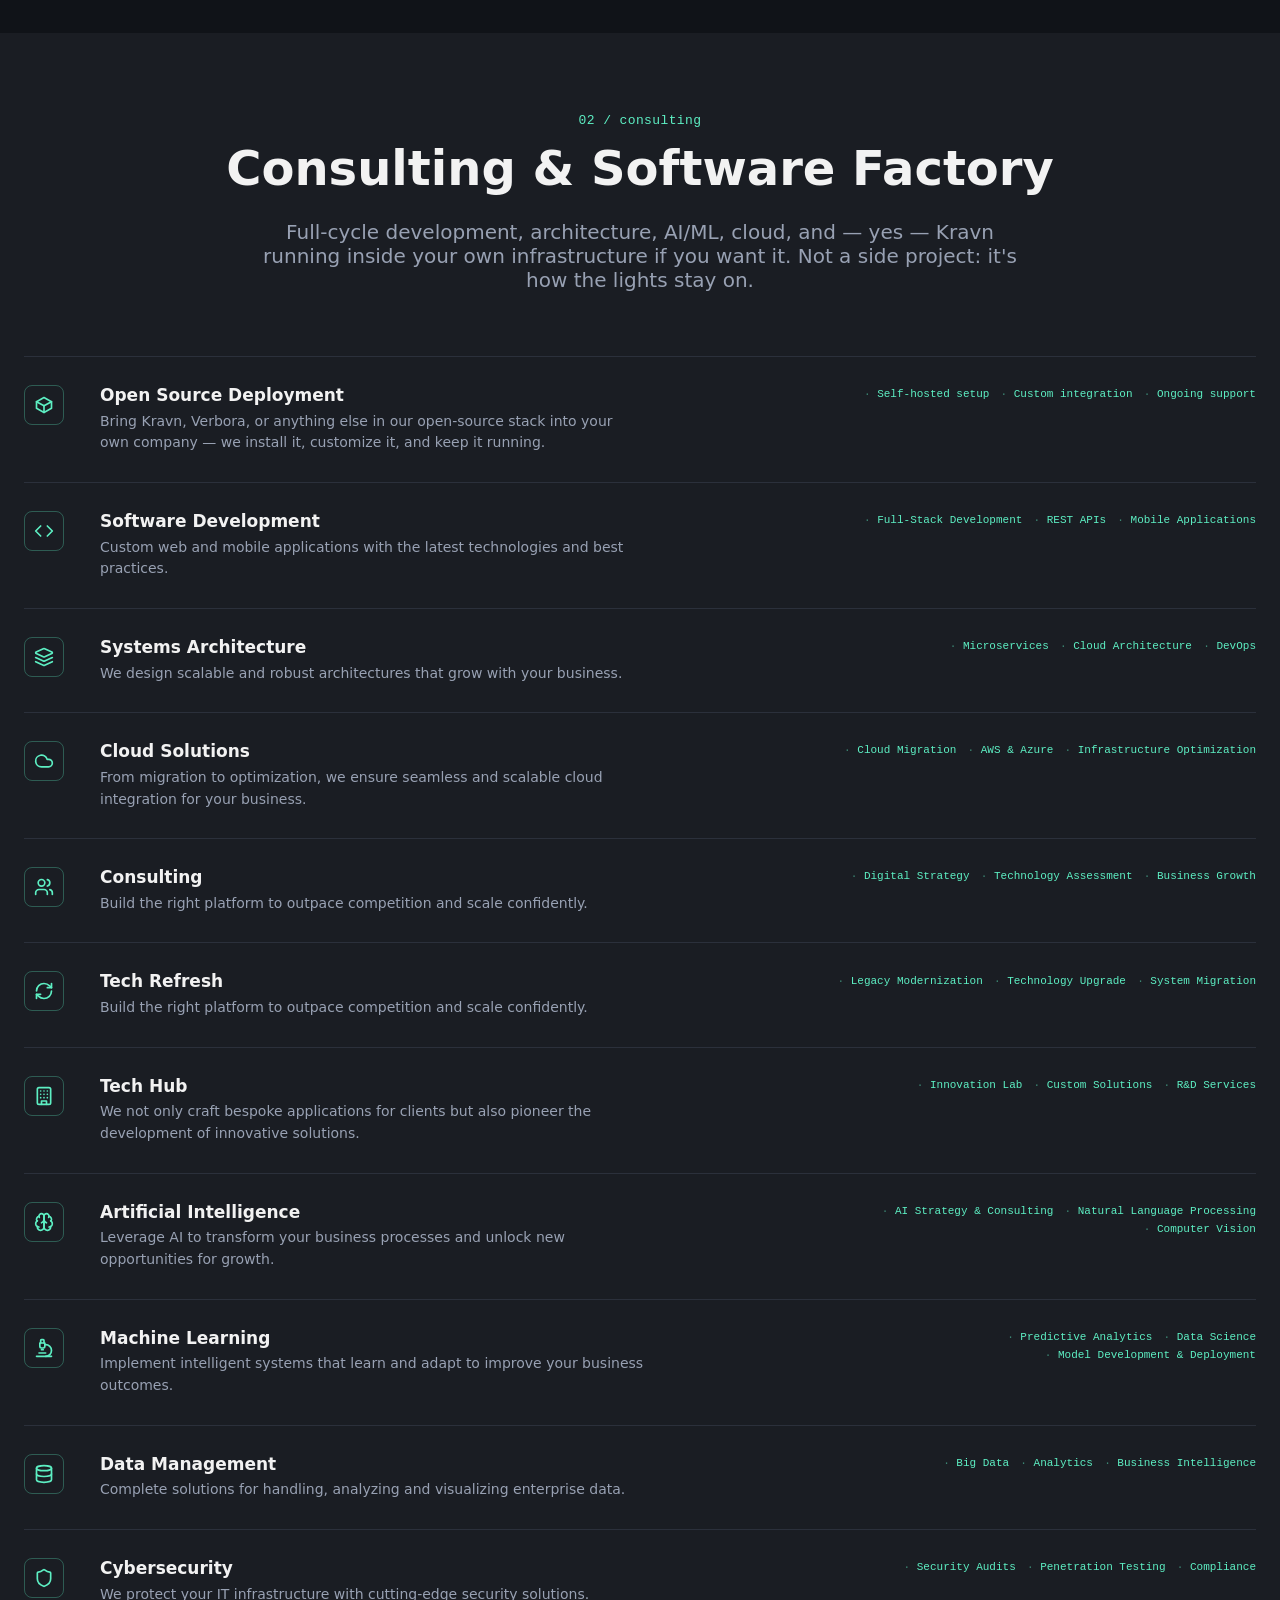
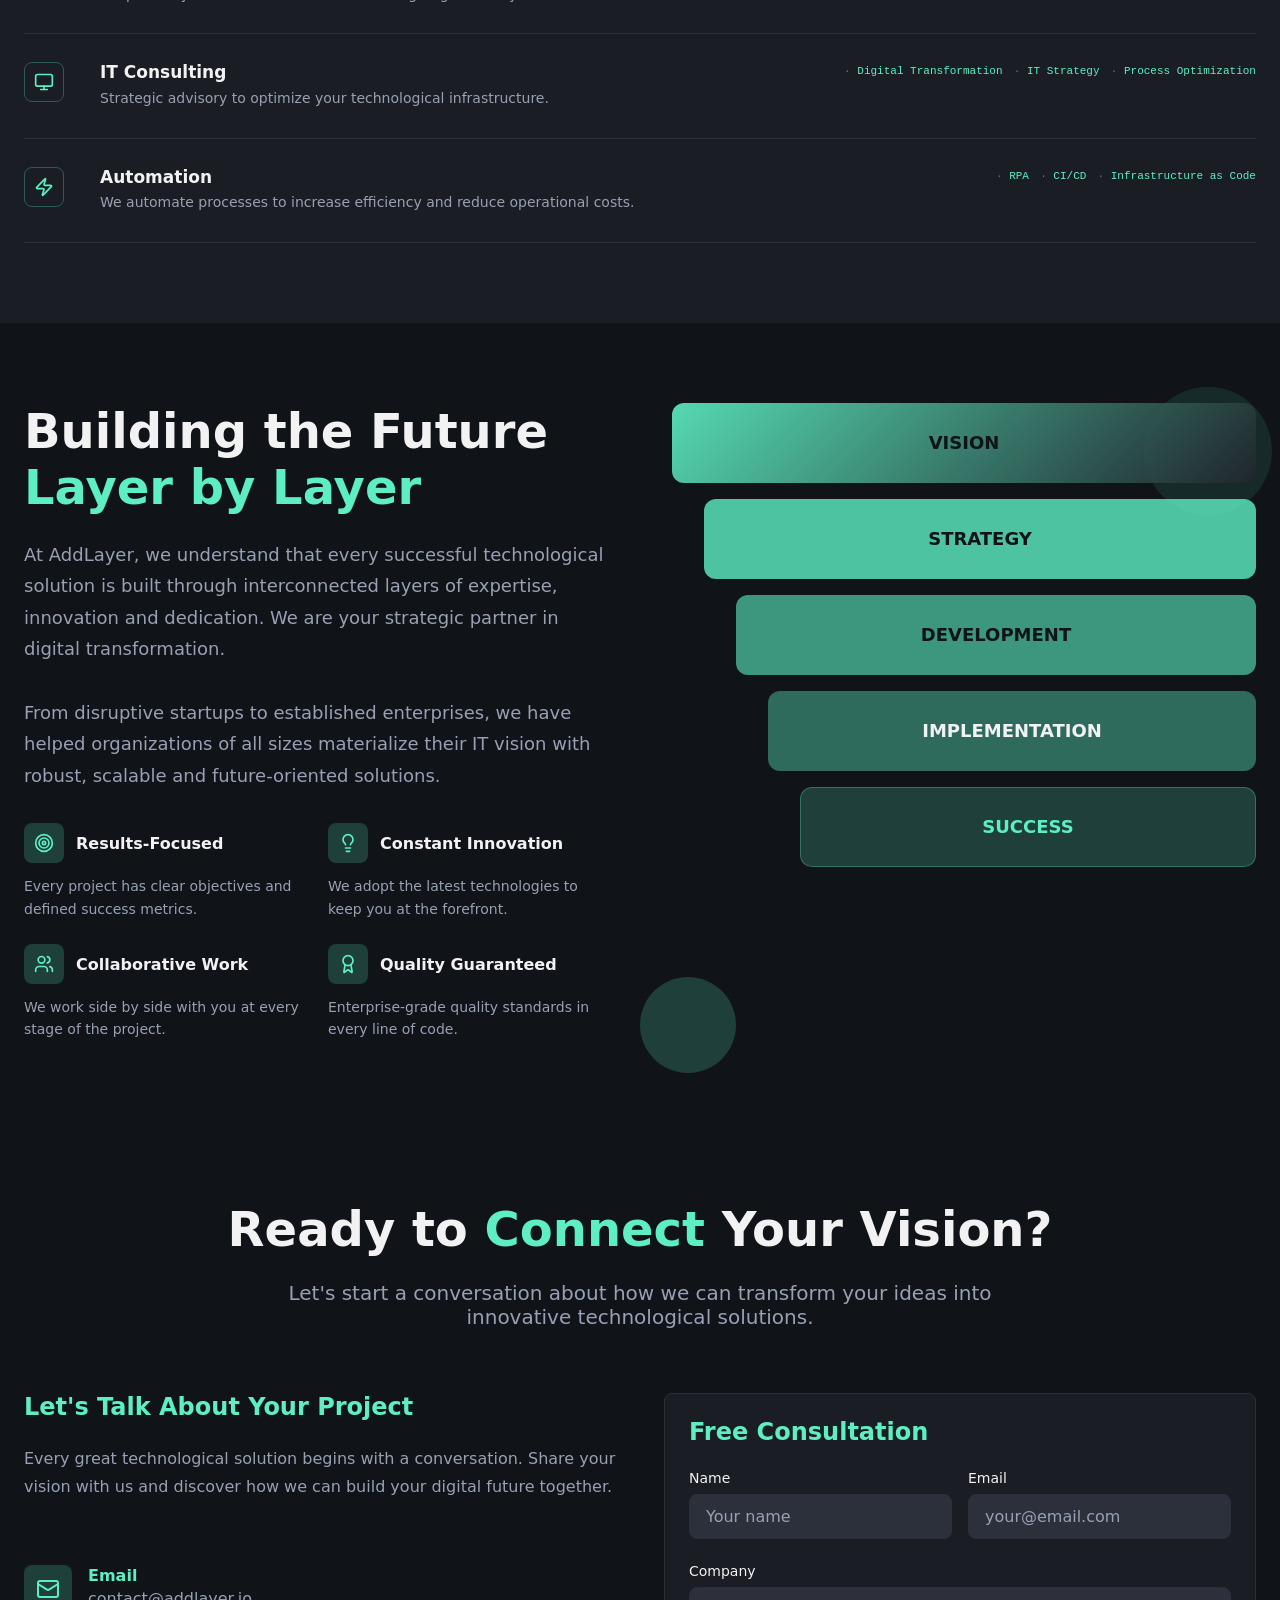
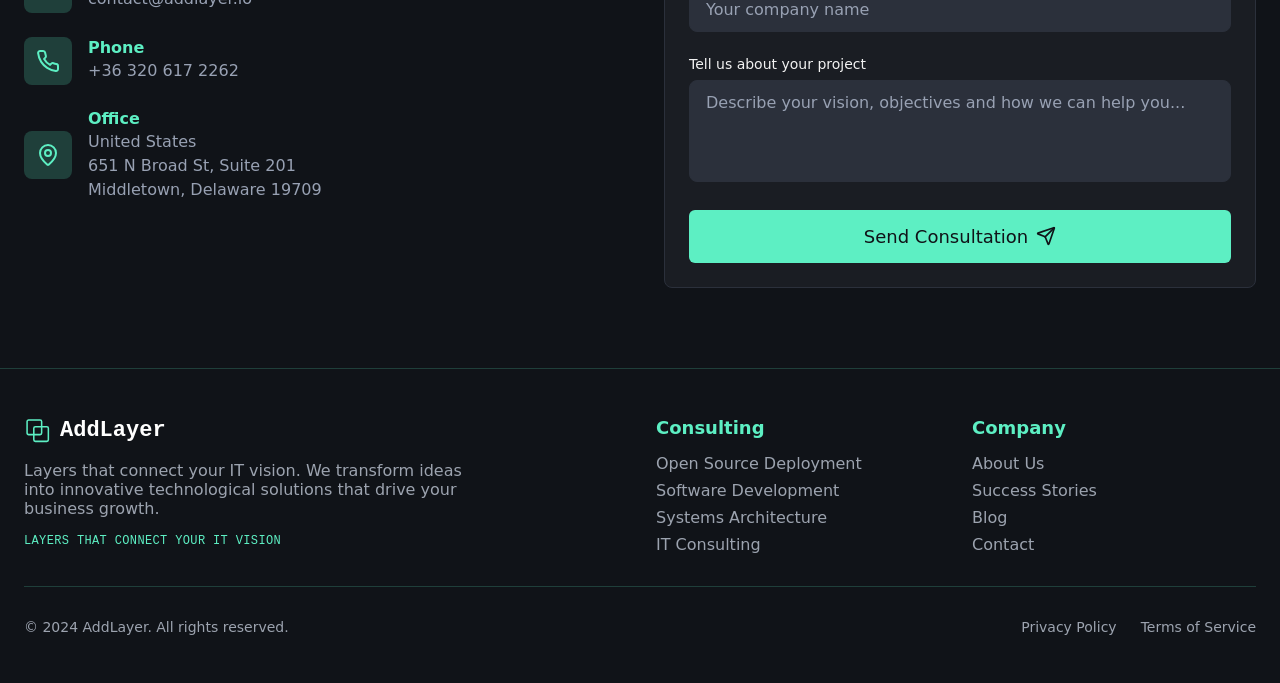
==== commit d5063757: "feat: se agrega parte de producto" ====
--- a/index.html
+++ b/index.html
@@ -36,13 +36,17 @@
     <header class="site-header" id="site-header">
       <div class="container header-inner">
         <div class="brand">
-          <img src="assets/img/logo.png" alt="AddLayer Logo" class="brand-logo" />
+          <svg class="brand-logo" viewBox="0 0 40 40" fill="none" stroke="currentColor" stroke-width="2.2" role="img" aria-label="AddLayer">
+            <rect x="4.4" y="4.4" width="20.8" height="20.8" rx="2.2"></rect>
+            <rect x="14" y="14" width="20.8" height="20.8" rx="2.2"></rect>
+          </svg>
           <span class="brand-name">AddLayer</span>
         </div>
 
         <nav class="nav-desktop">
           <a href="#home">Home</a>
-          <a href="#services">Services</a>
+          <a href="#products">Open Source</a>
+          <a href="#services">Consulting</a>
           <a href="#about">About</a>
           <a href="#contact">Contact</a>
         </nav>
@@ -60,7 +64,8 @@
       <div class="nav-mobile" id="nav-mobile">
         <nav>
           <a href="#home">Home</a>
-          <a href="#services">Services</a>
+          <a href="#products">Open Source</a>
+          <a href="#services">Consulting</a>
           <a href="#about">About</a>
           <a href="#contact">Contact</a>
           <button class="btn btn-primary btn-full" data-external="booking">Free Consultation</button>
@@ -73,65 +78,143 @@
       <section id="home" class="hero">
         <div class="container hero-grid">
           <div class="hero-content">
-            <div class="hero-heading">
-              <h1>Add<span class="text-green">Layer</span></h1>
-              <div class="hero-subtitle">
-                <span>LAYERS THAT</span>
-                <span>CONNECT YOUR</span>
-                <span class="text-green strong">IT VISION</span>
-              </div>
-            </div>
+            <div class="hero-eyebrow">
+              <span class="hero-wordmark">AddLayer</span>
+              <span class="hero-eyebrow-sep">/</span>
+              <span>open source + consulting</span>
+            </div>
+
+            <h1 class="hero-headline">
+              Open-source AI infrastructure.<br>
+              Custom software, shipped right.
+            </h1>
 
             <p class="hero-lead">
-              We transform your technological vision into reality. From development to architecture,
-              we build the layers that connect your ideas with innovative solutions.
+              Kravn and Verbora are live proof of what we build in the open.
+              Everything else — implementation, custom software, full projects —
+              is the software factory side: same team, same quality bar.
             </p>
 
             <div class="hero-actions">
-              <button class="btn btn-primary btn-lg group" data-scroll="contact">
-                Start Project
+              <button class="btn btn-primary btn-lg group" data-scroll="products">
+                Explore Open Source
                 <svg class="icon icon-arrow" viewBox="0 0 24 24" fill="none" stroke="currentColor" stroke-width="2" stroke-linecap="round" stroke-linejoin="round"><path d="M5 12h14"/><path d="m12 5 7 7-7 7"/></svg>
               </button>
               <button class="btn btn-outline btn-lg" data-scroll="services">
-                View Services
+                Start a Project
               </button>
             </div>
 
             <div class="hero-stats">
               <div class="stat">
+                <div class="stat-value">2</div>
+                <div class="stat-label">Open-source products</div>
+              </div>
+              <div class="stat">
                 <div class="stat-value">50+</div>
-                <div class="stat-label">Projects</div>
+                <div class="stat-label">Projects delivered</div>
               </div>
               <div class="stat">
                 <div class="stat-value">5+</div>
-                <div class="stat-label">Years Experience</div>
-              </div>
-              <div class="stat">
-                <div class="stat-value">100%</div>
-                <div class="stat-label">Satisfaction</div>
+                <div class="stat-label">Years building software</div>
               </div>
             </div>
           </div>
 
           <div class="hero-visual">
-            <div class="layer-mock">
-              <div class="layer-mock-back"></div>
-              <div class="layer-mock-mid"></div>
-              <div class="layer-mock-front">
-                <div class="layer-mock-icons">
-                  <div class="icon-tile">
-                    <svg class="icon" viewBox="0 0 24 24" fill="none" stroke="currentColor" stroke-width="2" stroke-linecap="round" stroke-linejoin="round"><polyline points="16 18 22 12 16 6"/><polyline points="8 6 2 12 8 18"/></svg>
-                  </div>
-                  <div class="icon-tile">
-                    <svg class="icon" viewBox="0 0 24 24" fill="none" stroke="currentColor" stroke-width="2" stroke-linecap="round" stroke-linejoin="round"><path d="m12.83 2.18a2 2 0 0 0-1.66 0L2.6 6.08a1 1 0 0 0 0 1.83l8.58 3.91a2 2 0 0 0 1.66 0l8.58-3.9a1 1 0 0 0 0-1.83Z"/><path d="m22 17.65-9.17 4.16a2 2 0 0 1-1.66 0L2 17.65"/><path d="m22 12.65-9.17 4.16a2 2 0 0 1-1.66 0L2 12.65"/></svg>
-                  </div>
-                  <div class="icon-tile">
-                    <svg class="icon" viewBox="0 0 24 24" fill="none" stroke="currentColor" stroke-width="2" stroke-linecap="round" stroke-linejoin="round"><path d="M4 14a1 1 0 0 1-.78-1.63l9.9-10.2a.5.5 0 0 1 .86.46l-1.92 6.02A1 1 0 0 0 13 10h7a1 1 0 0 1 .78 1.63l-9.9 10.2a.5.5 0 0 1-.86-.46l1.92-6.02A1 1 0 0 0 11 14z"/></svg>
-                  </div>
-                  <div class="icon-tile icon-tile-glow">AL</div>
-                </div>
-              </div>
-            </div>
+            <div class="terminal">
+              <div class="frame-chrome"><span class="frame-dot"></span><span class="frame-dot"></span><span class="frame-dot"></span></div>
+              <div class="terminal-body">
+                <div class="term-line"><span class="term-prompt">$</span> addlayer --status</div>
+                <div class="term-group-label">open source</div>
+                <div class="term-row"><span class="term-name">kravn.ai</span><span class="term-badge term-badge-live">live</span></div>
+                <div class="term-row"><span class="term-name">verbora.dev</span><span class="term-badge term-badge-live">live</span></div>
+                <div class="term-group-label">consulting</div>
+                <div class="term-row"><span class="term-name">software factory</span><span class="term-badge term-badge-live">available</span></div>
+                <div class="term-row"><span class="term-name">enterprise support</span><span class="term-badge term-badge-live">available</span></div>
+                <div class="term-line term-cursor"><span class="term-prompt">$</span> <span class="term-caret"></span></div>
+              </div>
+            </div>
+          </div>
+        </div>
+      </section>
+
+      <!-- Products -->
+      <section id="products" class="products">
+        <div class="container">
+          <div class="section-heading">
+            <div class="section-index">01 / open source</div>
+            <h2>Open Source</h2>
+            <p>We build our own products first, in the open. Kravn and Verbora
+              are the proof — everything else, including client work, is built
+              on the same layers.</p>
+          </div>
+
+          <div class="products-grid">
+            <article class="product-card">
+              <div class="product-head">
+                <span class="product-icon product-icon-kravn">
+                  <svg class="icon" viewBox="0 0 1254 1254" fill="currentColor">
+                    <g transform="translate(0,1254) scale(0.1,-0.1)">
+                      <path d="M8250 10283 c-293 -39 -577 -176 -794 -384 -159 -151 -282 -337 -382 -574 -135 -321 -354 -879 -347 -885 4 -4 31 -15 58 -25 94 -34 290 -137 400 -210 310 -207 526 -478 630 -789 51 -152 66 -236 72 -397 7 -172 -6 -298 -47 -458 -78 -311 -203 -518 -415 -690 -140 -114 -242 -177 -960 -598 -187 -110 -428 -252 -535 -315 -278 -164 -1327 -779 -1881 -1102 l-207 -121 -761 -749 c-418 -412 -760 -751 -758 -752 1 -1 220 42 487 96 l486 97 249 145 c138 80 430 250 650 378 220 129 623 364 895 522 399 233 828 468 854 468 2 0 7 -54 11 -120 8 -119 8 -121 39 -147 81 -68 1036 -927 1036 -932 0 -3 -64 -40 -142 -81 -194 -102 -583 -315 -693 -379 l-90 -53 60 6 c144 14 575 37 865 46 604 19 1693 11 1988 -16 l67 -6 -25 22 c-51 43 -308 160 -470 214 -177 58 -461 132 -735 190 -93 20 -180 40 -191 44 -12 4 -195 207 -407 452 l-385 445 547 550 c885 889 1077 1091 1303 1367 396 482 607 859 713 1273 45 174 59 296 58 500 0 246 -31 400 -152 775 -103 317 -119 418 -86 544 67 258 261 403 623 467 112 20 157 23 382 21 174 -1 304 -7 408 -19 83 -10 152 -17 152 -15 0 11 -36 85 -62 127 -119 189 -290 331 -552 456 -195 93 -407 157 -727 219 -44 8 -68 21 -115 61 -129 110 -287 201 -449 259 -164 58 -242 71 -445 75 -102 2 -201 1 -220 -2z m628 -513 c150 -22 279 -40 287 -40 21 0 19 -17 -2 -23 -10 -3 -102 -43 -206 -90 l-187 -86 -118 136 c-64 74 -119 139 -120 144 -2 6 13 7 35 4 21 -3 161 -24 311 -45z"/>
+                      <path d="M4169 5768 c-1291 -1294 -2346 -2354 -2345 -2355 4 -5 166 27 291 57 266 65 544 167 925 342 748 343 3244 1656 3955 2081 246 147 410 285 504 426 303 449 231 1007 -182 1397 -182 172 -437 311 -696 379 -51 14 -96 25 -100 25 -3 0 -1062 -1059 -2352 -2352z"/>
+                    </g>
+                  </svg>
+                </span>
+                <div>
+                  <h3>Kravn</h3>
+                  <p class="product-tag">AI agent orchestration platform</p>
+                </div>
+              </div>
+
+              <p class="product-description">
+                Spin up specialized AI agents — one for security triage, one for ops,
+                one for support — each with its own model, tools and knowledge base.
+                Cron-scheduled automation or a team chat workspace, running entirely
+                inside your own Kubernetes cluster. Your data never leaves.
+              </p>
+
+              <ul class="product-chips">
+                <li>Self-hosted</li>
+                <li>Kubernetes-native</li>
+                <li>Apache 2.0 core</li>
+              </ul>
+
+              <a class="btn btn-outline product-link group" href="https://kravn.ai" target="_blank" rel="noopener noreferrer">
+                Visit kravn.ai
+                <svg class="icon icon-arrow" viewBox="0 0 24 24" fill="none" stroke="currentColor" stroke-width="2" stroke-linecap="round" stroke-linejoin="round"><path d="M5 12h14"/><path d="m12 5 7 7-7 7"/></svg>
+              </a>
+            </article>
+
+            <article class="product-card">
+              <div class="product-head">
+                <span class="product-icon product-icon-img">
+                  <img src="assets/img/verbora-logo.svg" alt="Verbora logo" />
+                </span>
+                <div>
+                  <h3>Verbora</h3>
+                  <p class="product-tag">Rust-native NLP toolkit</p>
+                </div>
+              </div>
+
+              <p class="product-description">
+                A high-performance natural language processing toolkit for Rust —
+                105 public APIs across seventeen crates covering tokenization,
+                stemming, phonetics, string distance, TF-IDF, sentiment and more,
+                with behavior locked down by a 526,341-case regression suite.
+              </p>
+
+              <ul class="product-chips">
+                <li>105 APIs</li>
+                <li>17 crates</li>
+                <li>526k+ regression tests</li>
+              </ul>
+
+              <a class="btn btn-outline product-link group" href="https://verbora.dev" target="_blank" rel="noopener noreferrer">
+                Visit verbora.dev
+                <svg class="icon icon-arrow" viewBox="0 0 24 24" fill="none" stroke="currentColor" stroke-width="2" stroke-linecap="round" stroke-linejoin="round"><path d="M5 12h14"/><path d="m12 5 7 7-7 7"/></svg>
+              </a>
+            </article>
           </div>
         </div>
       </section>
@@ -140,12 +223,14 @@
       <section id="services" class="services">
         <div class="container">
           <div class="section-heading">
-            <h2>Our Services</h2>
-            <p>We connect every layer of your technological vision with expert solutions
-              that drive your business towards the digital future.</p>
-          </div>
-
-          <div class="services-grid" id="services-grid"></div>
+            <div class="section-index">02 / consulting</div>
+            <h2>Consulting &amp; Software Factory</h2>
+            <p>Full-cycle development, architecture, AI/ML, cloud, and — yes —
+              Kravn running inside your own infrastructure if you want it.
+              Not a side project: it's how the lights stay on.</p>
+          </div>
+
+          <div class="services-list" id="services-grid"></div>
         </div>
       </section>
 
@@ -272,7 +357,10 @@
         <div class="footer-grid">
           <div class="footer-brand">
             <div class="footer-logo">
-              <div class="footer-logo-mark"></div>
+              <svg class="footer-logo-mark" viewBox="0 0 40 40" fill="none" stroke="currentColor" stroke-width="2.2" role="img" aria-label="AddLayer">
+                <rect x="4.4" y="4.4" width="20.8" height="20.8" rx="2.2"></rect>
+                <rect x="14" y="14" width="20.8" height="20.8" rx="2.2"></rect>
+              </svg>
               <span>AddLayer</span>
             </div>
             <p>Layers that connect your IT vision. We transform ideas into
@@ -281,12 +369,12 @@
           </div>
 
           <div>
-            <h3>Services</h3>
+            <h3>Consulting</h3>
             <ul>
+              <li><a href="#services">Open Source Deployment</a></li>
               <li><a href="#services">Software Development</a></li>
               <li><a href="#services">Systems Architecture</a></li>
               <li><a href="#services">IT Consulting</a></li>
-              <li><a href="#services">Cybersecurity</a></li>
             </ul>
           </div>
 
--- a/assets/css/style.css
+++ b/assets/css/style.css
@@ -26,6 +26,8 @@
   --addlayer-green: 162 82% 65%;
   --addlayer-dark: 220 15% 15%;
   --addlayer-darker: 220 20% 8%;
+
+  --font-mono: ui-monospace, "SFMono-Regular", Menlo, Consolas, "Liberation Mono", monospace;
 }
 
 *, *::before, *::after { box-sizing: border-box; }
@@ -131,8 +133,8 @@
 }
 
 .brand { display: flex; align-items: center; gap: 0.75rem; }
-.brand-logo { width: 2.5rem; height: 2.5rem; }
-.brand-name { font-size: 1.5rem; font-weight: 700; color: hsl(var(--foreground)); }
+.brand-logo { width: 2.5rem; height: 2.5rem; color: hsl(var(--addlayer-green)); flex-shrink: 0; }
+.brand-name { font-family: var(--font-mono); font-size: 1.375rem; font-weight: 600; color: hsl(var(--foreground)); }
 
 .nav-desktop { display: none; align-items: center; gap: 2rem; }
 .nav-desktop a { color: hsl(var(--muted-foreground)); transition: color 0.2s ease; }
@@ -172,7 +174,7 @@
   display: flex;
   align-items: center;
   padding-top: 6rem;
-  background: linear-gradient(135deg, hsl(var(--background)) 0%, hsl(var(--card)) 55%, hsl(var(--addlayer-green) / 0.05) 100%);
+  background: hsl(var(--background));
 }
 
 .hero-grid {
@@ -181,91 +183,106 @@
   align-items: center;
 }
 
-.hero-content { display: flex; flex-direction: column; gap: 2rem; animation: fade-in 0.6s ease-out; }
-.hero-heading { display: flex; flex-direction: column; gap: 1rem; }
-.hero-heading h1 { font-size: 3rem; font-weight: 700; line-height: 1.1; color: hsl(var(--foreground)); }
-
-.hero-subtitle {
+.hero-content { display: flex; flex-direction: column; gap: 1.75rem; animation: fade-in 0.6s ease-out; }
+
+.hero-eyebrow {
   display: flex;
-  flex-direction: column;
-  font-size: 1.25rem;
-  font-weight: 500;
+  align-items: center;
+  gap: 0.6rem;
+  font-family: var(--font-mono);
+  font-size: 0.8125rem;
+  letter-spacing: 0.02em;
   color: hsl(var(--muted-foreground));
+}
+.hero-wordmark { color: hsl(var(--addlayer-green)); font-weight: 600; }
+.hero-eyebrow-sep { color: hsl(var(--border)); }
+
+.hero-headline {
+  font-size: 2.75rem;
+  font-weight: 700;
+  line-height: 1.06;
+  letter-spacing: -0.02em;
+  color: hsl(var(--foreground));
 }
 
 .hero-lead {
   font-size: 1.125rem;
-  line-height: 1.75;
+  line-height: 1.7;
   color: hsl(var(--muted-foreground));
   max-width: 32rem;
 }
 
 .hero-actions { display: flex; flex-direction: column; gap: 1rem; }
 
-.hero-stats { display: flex; gap: 2rem; padding-top: 2rem; }
-.stat { text-align: center; }
-.stat-value { font-size: 1.875rem; font-weight: 700; color: hsl(var(--addlayer-green)); }
-.stat-label { font-size: 0.875rem; color: hsl(var(--muted-foreground)); }
-
-.hero-visual { position: relative; }
-.layer-mock { position: relative; width: 100%; height: 24rem; animation: slide-in 0.5s ease-out; }
-.layer-mock-back {
-  position: absolute; inset: 0;
-  background: linear-gradient(135deg, hsl(var(--addlayer-green)) 0%, hsl(var(--addlayer-dark)) 100%);
-  border-radius: 1.5rem;
-  transform: rotate(6deg);
-  opacity: 0.2;
-}
-.layer-mock-mid {
-  position: absolute; inset: 1rem;
-  background-color: hsl(var(--addlayer-green) / 0.3);
-  border-radius: 1rem;
-  transform: rotate(3deg);
-}
-.layer-mock-front {
-  position: absolute; inset: 2rem;
+.hero-stats { display: flex; gap: 2.5rem; padding-top: 1.5rem; border-top: 1px solid hsl(var(--border)); }
+.stat { text-align: left; }
+.stat-value { font-family: var(--font-mono); font-size: 1.5rem; font-weight: 700; color: hsl(var(--addlayer-green)); }
+.stat-label { font-family: var(--font-mono); font-size: 0.6875rem; letter-spacing: 0.03em; text-transform: uppercase; color: hsl(var(--muted-foreground)); }
+
+.hero-visual { position: relative; animation: slide-in 0.5s ease-out; }
+
+.terminal {
+  border-radius: 0.75rem;
+  overflow: hidden;
+  border: 1px solid hsl(var(--border));
   background-color: hsl(var(--card));
-  border-radius: 0.75rem;
   box-shadow: 0 25px 50px -12px rgba(0,0,0,0.5);
-  border: 1px solid hsl(var(--border));
+}
+.frame-chrome { display: flex; gap: 0.4rem; padding: 0.7rem 0.85rem; background: hsl(var(--addlayer-darker)); }
+.frame-dot { width: 0.6rem; height: 0.6rem; border-radius: 50%; background: hsl(var(--muted-foreground)); opacity: 0.35; }
+
+.terminal-body { padding: 1.75rem 1.5rem; font-family: var(--font-mono); font-size: 0.875rem; display: flex; flex-direction: column; gap: 0.35rem; }
+.term-line { color: hsl(var(--muted-foreground)); margin-bottom: 0.4rem; }
+.term-prompt { color: hsl(var(--addlayer-green)); margin-right: 0.4rem; }
+.term-group-label {
+  font-size: 0.6875rem;
+  letter-spacing: 0.05em;
+  text-transform: uppercase;
+  color: hsl(var(--muted-foreground));
+  margin: 0.75rem 0 0.15rem;
+}
+.term-row {
   display: flex;
-  align-items: center;
-  justify-content: center;
-}
-.layer-mock-icons { display: grid; grid-template-columns: repeat(2, 1fr); gap: 2rem; }
-.icon-tile {
-  width: 4rem; height: 4rem;
-  background-color: hsl(var(--addlayer-green) / 0.2);
-  border-radius: 0.75rem;
-  display: flex; align-items: center; justify-content: center;
-  color: hsl(var(--addlayer-green));
-}
-.icon-tile .icon { width: 2rem; height: 2rem; }
-.icon-tile-glow {
-  background-color: hsl(var(--addlayer-green));
-  color: hsl(var(--addlayer-darker));
-  font-weight: 700;
-  font-size: 1.25rem;
-  animation: glow 2s ease-in-out infinite;
+  align-items: baseline;
+  justify-content: space-between;
+  gap: 1rem;
+  padding: 0.5rem 0;
+  border-bottom: 1px solid hsl(var(--border));
+}
+.term-name { color: hsl(var(--foreground)); }
+.term-badge { font-size: 0.75rem; white-space: nowrap; }
+.term-badge-live { color: hsl(var(--addlayer-green)); }
+.term-cursor { display: flex; align-items: center; }
+.term-caret {
+  display: inline-block;
+  width: 0.55rem; height: 1rem;
+  background: hsl(var(--addlayer-green));
+  animation: caret-blink 1.1s step-end infinite;
 }
 
 @keyframes fade-in { from { opacity: 0; transform: translateY(20px); } to { opacity: 1; transform: translateY(0); } }
 @keyframes slide-in { from { opacity: 0; transform: translateX(-20px); } to { opacity: 1; transform: translateX(0); } }
-@keyframes glow {
-  0%, 100% { box-shadow: 0 0 20px hsl(var(--addlayer-green) / 0.3); }
-  50% { box-shadow: 0 0 40px hsl(var(--addlayer-green) / 0.6); }
+@keyframes caret-blink { 0%, 45% { opacity: 1; } 50%, 100% { opacity: 0; } }
+@media (prefers-reduced-motion: reduce) {
+  .term-caret { animation: none; }
 }
 
 @media (min-width: 1024px) {
-  .hero-grid { grid-template-columns: 1fr 1fr; gap: 3rem; }
-  .hero-heading h1 { font-size: 4.5rem; }
-  .hero-subtitle { font-size: 1.5rem; }
+  .hero-grid { grid-template-columns: 1.1fr 1fr; gap: 3rem; }
+  .hero-headline { font-size: 4rem; }
 }
 
 /* ==========================================================================
    Section heading (shared)
    ========================================================================== */
 .section-heading { text-align: center; margin-bottom: 4rem; }
+.section-index {
+  font-family: var(--font-mono);
+  font-size: 0.8125rem;
+  letter-spacing: 0.03em;
+  color: hsl(var(--addlayer-green));
+  margin-bottom: 0.75rem;
+}
 .section-heading h2 { font-size: 2.25rem; font-weight: 700; color: hsl(var(--foreground)); margin-bottom: 1.5rem; }
 .section-heading p { font-size: 1.25rem; color: hsl(var(--muted-foreground)); max-width: 48rem; margin: 0 auto; }
 
@@ -278,60 +295,119 @@
    ========================================================================== */
 .services { padding: 5rem 0; background-color: hsl(var(--card)); }
 
-.services-grid { display: grid; gap: 2rem; grid-template-columns: 1fr; }
-
-@media (min-width: 768px) { .services-grid { grid-template-columns: repeat(2, 1fr); } }
-@media (min-width: 1024px) { .services-grid { grid-template-columns: repeat(3, 1fr); } }
-
-.service-card {
-  background-color: hsl(var(--background));
+.services-list { display: flex; flex-direction: column; border-top: 1px solid hsl(var(--border)); }
+
+.service-row {
+  display: grid;
+  grid-template-columns: 3.25rem 1fr;
+  gap: 0.5rem 1.5rem;
+  padding: 1.75rem 0;
+  border-bottom: 1px solid hsl(var(--border));
+  transition: background-color 0.2s ease;
+}
+.service-row:hover { background-color: hsl(var(--addlayer-green) / 0.04); }
+
+.service-row-icon {
+  width: 2.5rem; height: 2.5rem;
+  border-radius: 0.5rem;
+  display: flex; align-items: center; justify-content: center;
+  color: hsl(var(--addlayer-green));
+  border: 1px solid hsl(var(--addlayer-green) / 0.3);
+}
+.service-row-icon .icon { width: 1.25rem; height: 1.25rem; }
+
+.service-row-body {
+  display: grid;
+  grid-template-columns: 1fr;
+  gap: 0.5rem 2rem;
+}
+.service-row-main h3 {
+  font-size: 1.0625rem;
+  font-weight: 600;
+  color: hsl(var(--foreground));
+  margin-bottom: 0.35rem;
+}
+.service-row-main p {
+  font-size: 0.875rem;
+  color: hsl(var(--muted-foreground));
+  line-height: 1.55;
+  max-width: 34rem;
+}
+
+.service-row-tags { display: flex; flex-wrap: wrap; gap: 0.4rem 0.7rem; align-content: start; }
+.service-row-tags li {
+  font-family: var(--font-mono);
+  font-size: 0.6875rem;
+  color: hsl(var(--addlayer-green));
+  white-space: nowrap;
+}
+.service-row-tags li::before { content: "· "; color: hsl(var(--addlayer-green) / 0.5); }
+
+@media (min-width: 700px) {
+  .service-row { grid-template-columns: 3.25rem 1fr; }
+  .service-row-body { grid-template-columns: 1.4fr 1fr; align-items: start; }
+  .service-row-tags { justify-content: flex-end; text-align: right; padding-top: 0.2rem; }
+}
+
+/* ==========================================================================
+   Products
+   ========================================================================== */
+.products { padding: 5rem 0; background-color: hsl(var(--background)); }
+
+.products-grid { display: grid; gap: 2rem; grid-template-columns: 1fr; }
+
+@media (min-width: 900px) { .products-grid { grid-template-columns: repeat(2, 1fr); } }
+
+.product-card {
+  background-color: hsl(var(--card));
   border: 1px solid hsl(var(--border));
   border-radius: var(--radius);
   box-shadow: 0 10px 15px -3px rgba(0,0,0,0.3);
-  padding: 1.5rem;
-  text-align: center;
+  padding: 2rem;
+  display: flex;
+  flex-direction: column;
+  gap: 1.5rem;
   transition: transform 0.3s ease, box-shadow 0.3s ease, border-color 0.3s ease;
 }
-.service-card:hover {
-  transform: translateY(-0.5rem);
+.product-card:hover {
+  transform: translateY(-0.25rem);
   box-shadow: 0 20px 25px -5px rgba(0,0,0,0.4);
   border-color: hsl(var(--addlayer-green) / 0.5);
 }
 
-.service-icon {
-  width: 4rem; height: 4rem;
-  margin: 0 auto 1rem;
-  background-color: hsl(var(--addlayer-green) / 0.2);
+.product-head { display: flex; align-items: center; gap: 1rem; }
+
+.product-icon {
+  width: 3.5rem; height: 3.5rem;
+  flex-shrink: 0;
   border-radius: 0.75rem;
+  background-color: hsl(var(--addlayer-green) / 0.15);
   display: flex; align-items: center; justify-content: center;
   color: hsl(var(--addlayer-green));
-  transition: background-color 0.3s ease;
-}
-.service-card:hover .service-icon { background-color: hsl(var(--addlayer-green) / 0.3); }
-.service-icon .icon { width: 2rem; height: 2rem; }
-
-.service-card h3 {
-  font-size: 1.25rem;
-  font-weight: 600;
-  color: hsl(var(--foreground));
-  margin-bottom: 1rem;
-  transition: color 0.3s ease;
-}
-.service-card:hover h3 { color: hsl(var(--addlayer-green)); }
-
-.service-card p {
-  font-size: 0.875rem;
-  color: hsl(var(--muted-foreground));
-  line-height: 1.6;
-  margin-bottom: 1.5rem;
-}
-
-.service-features { display: flex; flex-direction: column; gap: 0.5rem; }
-.service-features li {
-  font-size: 0.875rem;
-  color: hsl(var(--addlayer-green));
+}
+.product-icon .icon { width: 1.75rem; height: 1.75rem; }
+.product-icon-kravn { background-color: rgba(201, 137, 44, 0.15); color: #c9892c; }
+.product-icon-img { background-color: hsl(var(--background)); padding: 0.5rem; }
+.product-icon-img img { width: 100%; height: 100%; object-fit: contain; }
+
+.product-head h3 { font-size: 1.375rem; font-weight: 700; color: hsl(var(--foreground)); }
+.product-tag { font-size: 0.875rem; color: hsl(var(--muted-foreground)); margin-top: 0.125rem; }
+
+.product-description { font-size: 0.9375rem; color: hsl(var(--muted-foreground)); line-height: 1.6; }
+
+.product-chips { display: flex; flex-wrap: wrap; gap: 0.5rem; }
+.product-chips li {
+  font-family: var(--font-mono);
+  font-size: 0.6875rem;
   font-weight: 500;
-}
+  color: hsl(var(--addlayer-green));
+  background-color: hsl(var(--addlayer-green) / 0.12);
+  border: 1px solid hsl(var(--addlayer-green) / 0.3);
+  border-radius: 9999px;
+  padding: 0.25rem 0.75rem;
+}
+
+.product-link { align-self: flex-start; margin-top: auto; }
 
 /* ==========================================================================
    About
@@ -465,12 +541,12 @@
 .footer-brand p { color: #9ca3af; max-width: 28rem; margin-bottom: 1rem; }
 .footer-logo { display: flex; align-items: center; gap: 0.5rem; margin-bottom: 1rem; }
 .footer-logo-mark {
-  width: 2rem; height: 2rem;
-  border-radius: 0.5rem;
-  background: linear-gradient(135deg, hsl(var(--addlayer-green)) 0%, hsl(var(--addlayer-dark)) 100%);
-}
-.footer-logo span { font-size: 1.5rem; font-weight: 700; }
-.footer-tagline { font-size: 0.875rem; color: hsl(var(--addlayer-green)); }
+  width: 1.75rem; height: 1.75rem;
+  color: hsl(var(--addlayer-green));
+  flex-shrink: 0;
+}
+.footer-logo span { font-family: var(--font-mono); font-size: 1.375rem; font-weight: 600; }
+.footer-tagline { font-family: var(--font-mono); font-size: 0.75rem; letter-spacing: 0.03em; color: hsl(var(--addlayer-green)); }
 
 .site-footer h3 { font-size: 1.125rem; font-weight: 600; margin-bottom: 1rem; color: hsl(var(--addlayer-green)); }
 .site-footer ul { display: flex; flex-direction: column; gap: 0.5rem; }
